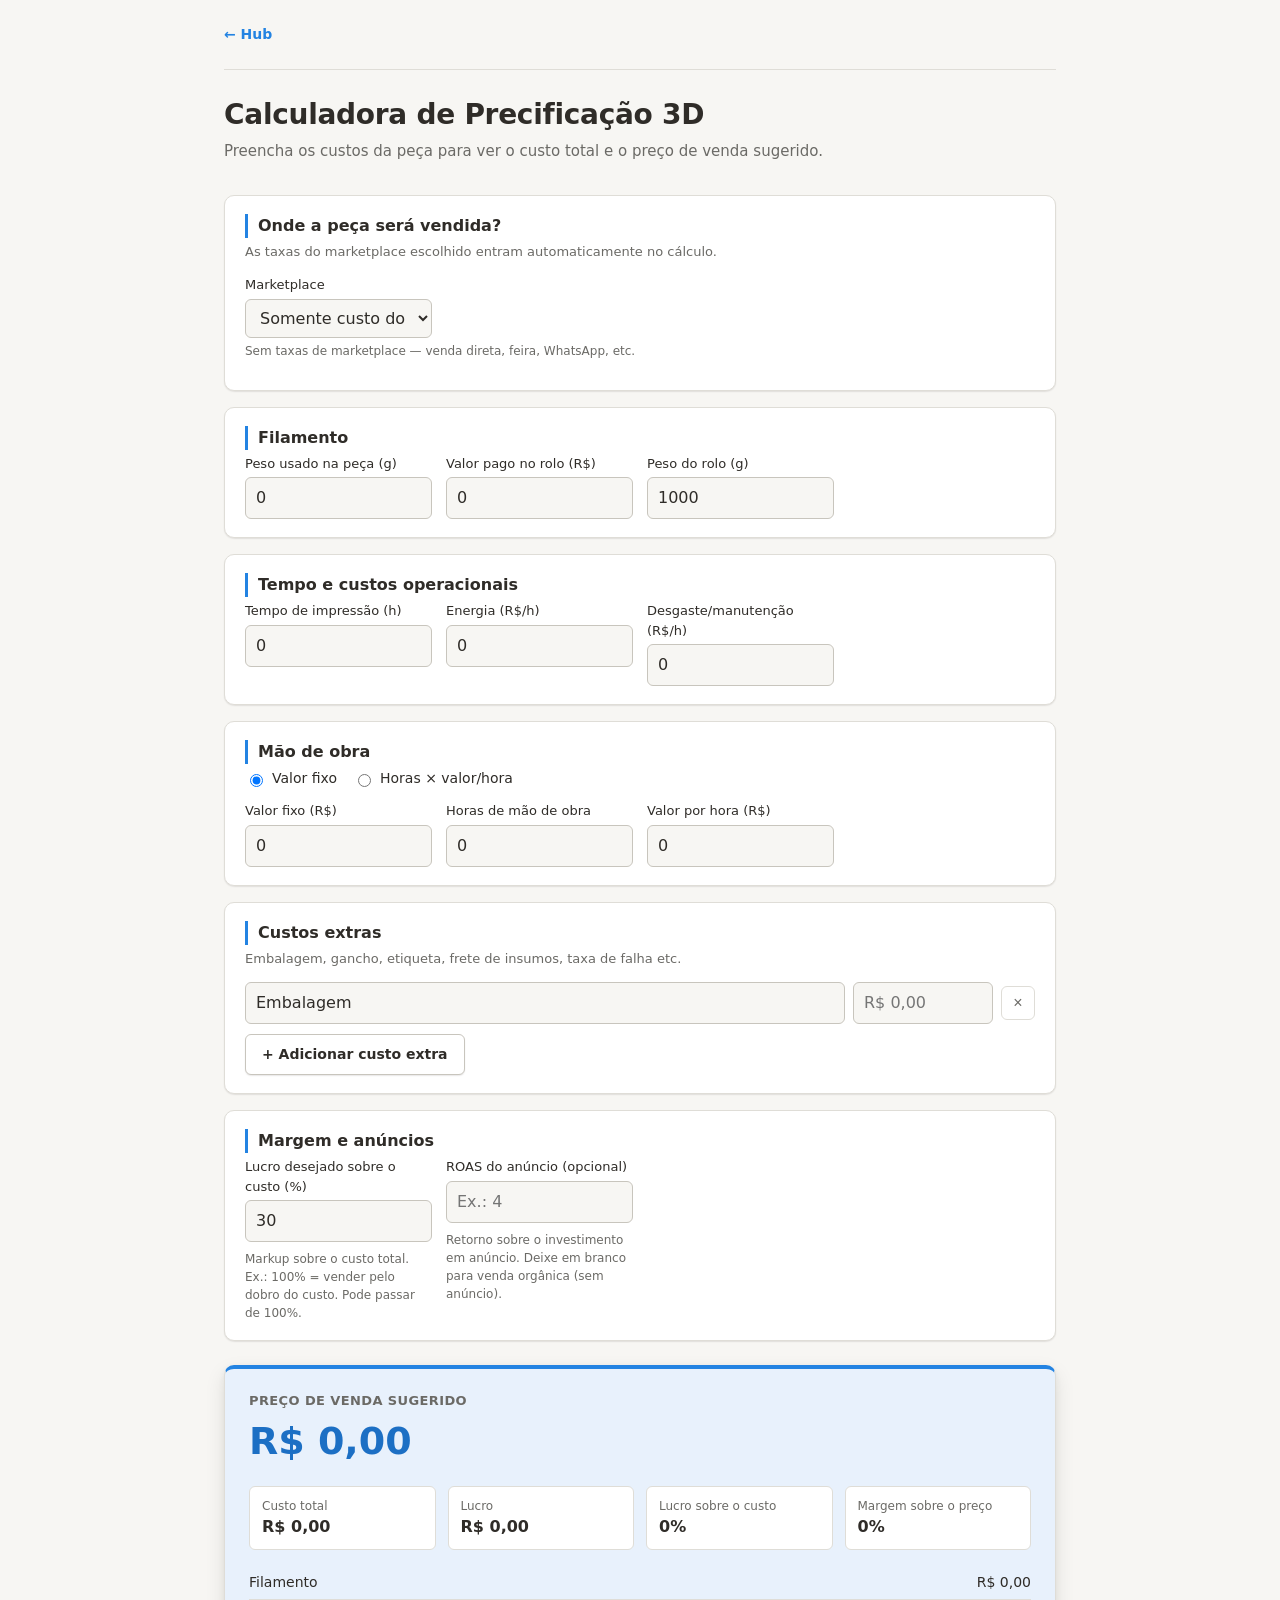
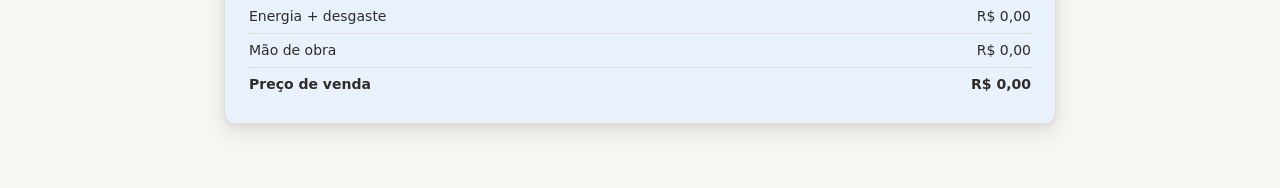
==== tools/precificacao-3d/index.html @ 7fd1c38e "Corrige cálculo de precificação, reforça visual do hub e reorganiza docs - Calculadora: troca modelo" ====
<!DOCTYPE html>
<html lang="pt-BR">
<head>
  <meta charset="UTF-8" />
  <meta name="viewport" content="width=device-width, initial-scale=1.0" />
  <title>Calculadora de Precificação 3D — eloja-tools</title>
  <link rel="stylesheet" href="../../css/main.css" />
</head>
<body>
  <div class="page">
    <header class="site-header">
      <a class="site-header__back" href="../../index.html">← Hub</a>
    </header>

    <h1 class="page-title">Calculadora de Precificação 3D</h1>
    <p class="page-subtitle">
      Preencha os custos da peça para ver o custo total e o preço de venda sugerido.
    </p>

    <form id="calc-form">
      <section class="form-section">
        <h2 class="form-section__title">Onde a peça será vendida?</h2>
        <p class="form-section__hint">As taxas do marketplace escolhido entram automaticamente no cálculo.</p>
        <div class="form-grid">
          <div class="field">
            <label for="marketplace">Marketplace</label>
            <select id="marketplace" name="marketplace"></select>
          </div>
        </div>
        <p class="field-note" id="marketplace-note"></p>
      </section>

      <section class="form-section">
        <h2 class="form-section__title">Filamento</h2>
        <div class="form-grid">
          <div class="field">
            <label for="weightUsedG">Peso usado na peça (g)</label>
            <input type="number" id="weightUsedG" name="weightUsedG" min="0" step="0.1" value="0" />
          </div>
          <div class="field">
            <label for="spoolPriceBRL">Valor pago no rolo (R$)</label>
            <input type="number" id="spoolPriceBRL" name="spoolPriceBRL" min="0" step="0.01" value="0" />
          </div>
          <div class="field">
            <label for="spoolWeightG">Peso do rolo (g)</label>
            <input type="number" id="spoolWeightG" name="spoolWeightG" min="1" step="1" value="1000" />
          </div>
        </div>
      </section>

      <section class="form-section">
        <h2 class="form-section__title">Tempo e custos operacionais</h2>
        <div class="form-grid">
          <div class="field">
            <label for="printHours">Tempo de impressão (h)</label>
            <input type="number" id="printHours" name="printHours" min="0" step="0.1" value="0" />
          </div>
          <div class="field">
            <label for="powerCostPerHour">Energia (R$/h)</label>
            <input type="number" id="powerCostPerHour" name="powerCostPerHour" min="0" step="0.01" value="0" />
          </div>
          <div class="field">
            <label for="wearCostPerHour">Desgaste/manutenção (R$/h)</label>
            <input type="number" id="wearCostPerHour" name="wearCostPerHour" min="0" step="0.01" value="0" />
          </div>
        </div>
      </section>

      <section class="form-section">
        <h2 class="form-section__title">Mão de obra</h2>
        <div class="radio-group" id="labor-mode-group">
          <label><input type="radio" name="laborMode" value="fixed" checked /> Valor fixo</label>
          <label><input type="radio" name="laborMode" value="hourly" /> Horas × valor/hora</label>
        </div>
        <div class="form-grid" style="margin-top: 12px">
          <div class="field" id="labor-fixed-field">
            <label for="laborFixedValue">Valor fixo (R$)</label>
            <input type="number" id="laborFixedValue" name="laborFixedValue" min="0" step="0.01" value="0" />
          </div>
          <div class="field" id="labor-hours-field" hidden>
            <label for="laborHours">Horas de mão de obra</label>
            <input type="number" id="laborHours" name="laborHours" min="0" step="0.1" value="0" />
          </div>
          <div class="field" id="labor-rate-field" hidden>
            <label for="laborHourlyRate">Valor por hora (R$)</label>
            <input type="number" id="laborHourlyRate" name="laborHourlyRate" min="0" step="0.01" value="0" />
          </div>
        </div>
      </section>

      <section class="form-section">
        <h2 class="form-section__title">Custos extras</h2>
        <p class="form-section__hint">Embalagem, gancho, etiqueta, frete de insumos, taxa de falha etc.</p>
        <div class="extra-items" id="extra-items"></div>
        <button type="button" class="button" id="add-extra-item">+ Adicionar custo extra</button>
      </section>

      <section class="form-section">
        <h2 class="form-section__title">Margem e anúncios</h2>
        <div class="form-grid">
          <div class="field">
            <label for="marginPercent">Lucro desejado sobre o custo (%)</label>
            <input type="number" id="marginPercent" name="marginPercent" min="0" step="1" value="30" />
            <span class="field-note">Markup sobre o custo total. Ex.: 100% = vender pelo dobro do custo. Pode passar de 100%.</span>
          </div>
          <div class="field">
            <label for="roas">ROAS do anúncio (opcional)</label>
            <input type="number" id="roas" name="roas" min="0" step="0.1" placeholder="Ex.: 4" />
            <span class="field-note">Retorno sobre o investimento em anúncio. Deixe em branco para venda orgânica (sem anúncio).</span>
          </div>
        </div>
      </section>
    </form>

    <div id="result"></div>
  </div>

  <script src="../../js/marketplace-fees.js"></script>
  <script src="../../js/pricing.js"></script>
  <script src="calc.js"></script>
</body>
</html>
---- css/main.css ----
/* eloja-tools — tema compartilhado (estilo minimalista, inspirado no Notion) */

:root {
  --color-bg: #f7f6f3;
  --color-surface: #ffffff;
  --color-border: #dfddd7;
  --color-border-strong: #c8c5bd;
  --color-text: #2f2c28;
  --color-text-muted: #6b6a66;
  --color-accent: #2383e2;
  --color-accent-strong: #1c6fc4;
  --color-accent-bg: #e8f1fc;
  --color-warn-bg: #fdf0ed;
  --color-warn-border: #f2c4bb;
  --color-warn-text: #9c3a26;

  --radius: 10px;
  --radius-sm: 6px;
  --max-width: 880px;
  --shadow-card: 0 1px 2px rgba(30, 25, 15, 0.06), 0 1px 1px rgba(30, 25, 15, 0.04);
  --shadow-card-hover: 0 8px 20px rgba(30, 25, 15, 0.1), 0 2px 6px rgba(30, 25, 15, 0.06);

  color-scheme: light;
}

* {
  box-sizing: border-box;
}

html,
body {
  margin: 0;
  padding: 0;
}

body {
  background: var(--color-bg);
  color: var(--color-text);
  font-family: -apple-system, BlinkMacSystemFont, "Segoe UI", system-ui,
    Helvetica, Arial, sans-serif;
  font-size: 16px;
  line-height: 1.5;
  -webkit-font-smoothing: antialiased;
}

.page {
  max-width: var(--max-width);
  margin: 0 auto;
  padding: 0 24px 64px;
}

/* Cabeçalho */

.site-header {
  display: flex;
  align-items: center;
  gap: 12px;
  padding: 20px 0;
  margin-bottom: 8px;
  border-bottom: 1px solid var(--color-border);
}

.site-header__home {
  display: flex;
  align-items: center;
  gap: 10px;
  text-decoration: none;
  color: var(--color-text);
  font-weight: 700;
  font-size: 15px;
}

.site-header__logo {
  display: inline-flex;
  align-items: center;
  justify-content: center;
  width: 32px;
  height: 32px;
  border-radius: var(--radius-sm);
  background: var(--color-accent-bg);
  font-size: 17px;
  line-height: 1;
}

.site-header__back {
  display: inline-flex;
  align-items: center;
  gap: 6px;
  text-decoration: none;
  color: var(--color-accent);
  font-weight: 600;
  font-size: 14px;
  padding: 4px 0;
}

.site-header__back:hover {
  color: var(--color-accent-strong);
}

/* Título de página */

.page-title {
  margin: 24px 0 4px;
  font-size: 28px;
  font-weight: 800;
  letter-spacing: -0.01em;
  color: var(--color-text);
}

.page-subtitle {
  margin: 0 0 32px;
  color: var(--color-text-muted);
  font-size: 15px;
}

/* Grade de ferramentas */

.tool-grid {
  display: grid;
  grid-template-columns: repeat(auto-fill, minmax(220px, 1fr));
  gap: 12px;
}

.tool-card {
  display: flex;
  flex-direction: column;
  gap: 10px;
  padding: 18px;
  border: 1px solid var(--color-border);
  border-radius: var(--radius);
  background: var(--color-surface);
  text-decoration: none;
  color: inherit;
  box-shadow: var(--shadow-card);
  transition: box-shadow 0.15s ease, border-color 0.15s ease, transform 0.15s ease;
}

.tool-card:hover {
  box-shadow: var(--shadow-card-hover);
  border-color: var(--color-accent);
  transform: translateY(-2px);
}

.tool-card[aria-disabled="true"] {
  cursor: default;
  opacity: 0.6;
}

.tool-card[aria-disabled="true"]:hover {
  box-shadow: var(--shadow-card);
  border-color: var(--color-border);
  transform: none;
}

.tool-card__icon {
  display: inline-flex;
  align-items: center;
  justify-content: center;
  width: 40px;
  height: 40px;
  border-radius: var(--radius-sm);
  background: var(--color-accent-bg);
  font-size: 20px;
  line-height: 1;
}

.tool-card__name {
  font-weight: 700;
  font-size: 15px;
}

.tool-card__description {
  color: var(--color-text-muted);
  font-size: 13px;
  line-height: 1.4;
}

.tool-card__badge {
  align-self: flex-start;
  font-size: 11px;
  font-weight: 600;
  text-transform: uppercase;
  letter-spacing: 0.03em;
  color: var(--color-accent);
  background: var(--color-accent-bg);
  border-radius: 4px;
  padding: 2px 6px;
}

/* Estado vazio */

.empty-state {
  padding: 32px 16px;
  border: 1px dashed var(--color-border);
  border-radius: var(--radius);
  color: var(--color-text-muted);
  text-align: center;
  font-size: 14px;
}

/* Conteúdo simples de página interna (placeholder de ferramenta) */

.tool-page {
  padding: 40px 0;
}

.tool-page__notice {
  margin-top: 16px;
  padding: 16px;
  border: 1px solid var(--color-border);
  border-radius: var(--radius);
  background: var(--color-accent-bg);
  color: var(--color-text);
  font-size: 14px;
}

/* Formulários (compartilhado entre ferramentas) */

.form-section {
  margin-top: 16px;
  padding: 18px 20px;
  border: 1px solid var(--color-border);
  border-radius: var(--radius);
  background: var(--color-surface);
  box-shadow: var(--shadow-card);
}

.form-section:first-of-type {
  margin-top: 20px;
}

.form-section__title {
  margin: 0 0 4px;
  padding-left: 10px;
  border-left: 3px solid var(--color-accent);
  font-size: 16px;
  font-weight: 700;
}

.form-section__hint {
  margin: 0 0 14px;
  color: var(--color-text-muted);
  font-size: 13px;
}

.form-grid {
  display: grid;
  grid-template-columns: repeat(auto-fill, minmax(180px, 1fr));
  gap: 14px;
}

.field {
  display: flex;
  flex-direction: column;
  gap: 4px;
}

.field label {
  font-size: 13px;
  font-weight: 500;
  color: var(--color-text);
}

.field .field__hint {
  font-size: 12px;
  color: var(--color-text-muted);
}

input[type="number"],
input[type="text"],
select {
  font: inherit;
  padding: 8px 10px;
  border: 1px solid var(--color-border-strong);
  border-radius: var(--radius-sm);
  background: var(--color-bg);
  color: var(--color-text);
  width: 100%;
}

input[type="number"]:focus,
input[type="text"]:focus,
select:focus {
  outline: 2px solid var(--color-accent);
  outline-offset: -1px;
  border-color: var(--color-accent);
}

.radio-group {
  display: flex;
  gap: 16px;
  flex-wrap: wrap;
}

.radio-group label {
  display: flex;
  align-items: center;
  gap: 6px;
  font-size: 14px;
  font-weight: 400;
  cursor: pointer;
}

/* Lista dinâmica de custos extras */

.extra-items {
  display: flex;
  flex-direction: column;
  gap: 8px;
  margin-bottom: 10px;
}

.extra-item {
  display: grid;
  grid-template-columns: 1fr 140px auto;
  gap: 8px;
  align-items: center;
}

.extra-item__remove {
  border: 1px solid var(--color-border);
  background: var(--color-surface);
  border-radius: 6px;
  width: 34px;
  height: 34px;
  cursor: pointer;
  color: var(--color-text-muted);
  font-size: 16px;
  line-height: 1;
}

.extra-item__remove:hover {
  color: #c0392b;
  border-color: #c0392b;
}

.button {
  display: inline-flex;
  align-items: center;
  gap: 6px;
  padding: 9px 16px;
  border-radius: var(--radius-sm);
  border: 1px solid var(--color-border-strong);
  background: var(--color-surface);
  color: var(--color-text);
  font: inherit;
  font-size: 14px;
  font-weight: 600;
  cursor: pointer;
  box-shadow: var(--shadow-card);
}

.button:hover {
  border-color: var(--color-accent);
  color: var(--color-accent-strong);
}

.button--primary {
  border-color: var(--color-accent);
  background: var(--color-accent);
  color: #fff;
}

.button--primary:hover {
  background: #1c6fc4;
  border-color: #1c6fc4;
}

/* Resultado */

.result-card {
  margin-top: 24px;
  padding: 22px 24px;
  border: 1px solid var(--color-border);
  border-top: 4px solid var(--color-accent);
  border-radius: var(--radius);
  background: var(--color-accent-bg);
  box-shadow: var(--shadow-card-hover);
}

.result-card__price {
  font-size: 38px;
  font-weight: 800;
  color: var(--color-accent-strong);
}

.result-card__price-label {
  font-size: 13px;
  font-weight: 600;
  text-transform: uppercase;
  letter-spacing: 0.03em;
  color: var(--color-text-muted);
  margin-bottom: 2px;
}

.result-card__stats {
  display: grid;
  grid-template-columns: repeat(auto-fit, minmax(140px, 1fr));
  gap: 12px;
  margin-top: 16px;
}

.result-stat {
  padding: 10px 12px;
  background: var(--color-surface);
  border: 1px solid var(--color-border);
  border-radius: 6px;
}

.result-stat__label {
  font-size: 12px;
  color: var(--color-text-muted);
}

.result-stat__value {
  font-size: 16px;
  font-weight: 600;
}

.breakdown {
  margin-top: 16px;
}

.breakdown__row {
  display: flex;
  justify-content: space-between;
  padding: 6px 0;
  border-bottom: 1px solid var(--color-border);
  font-size: 14px;
}

.breakdown__row:last-child {
  border-bottom: none;
  font-weight: 600;
}

.error-banner {
  margin-top: 24px;
  padding: 14px 16px;
  border: 1px solid #f2c4bb;
  border-radius: var(--radius);
  background: #fdf0ed;
  color: #9c3a26;
  font-size: 14px;
}

.field-note {
  font-size: 12px;
  color: var(--color-text-muted);
  margin-top: 4px;
}
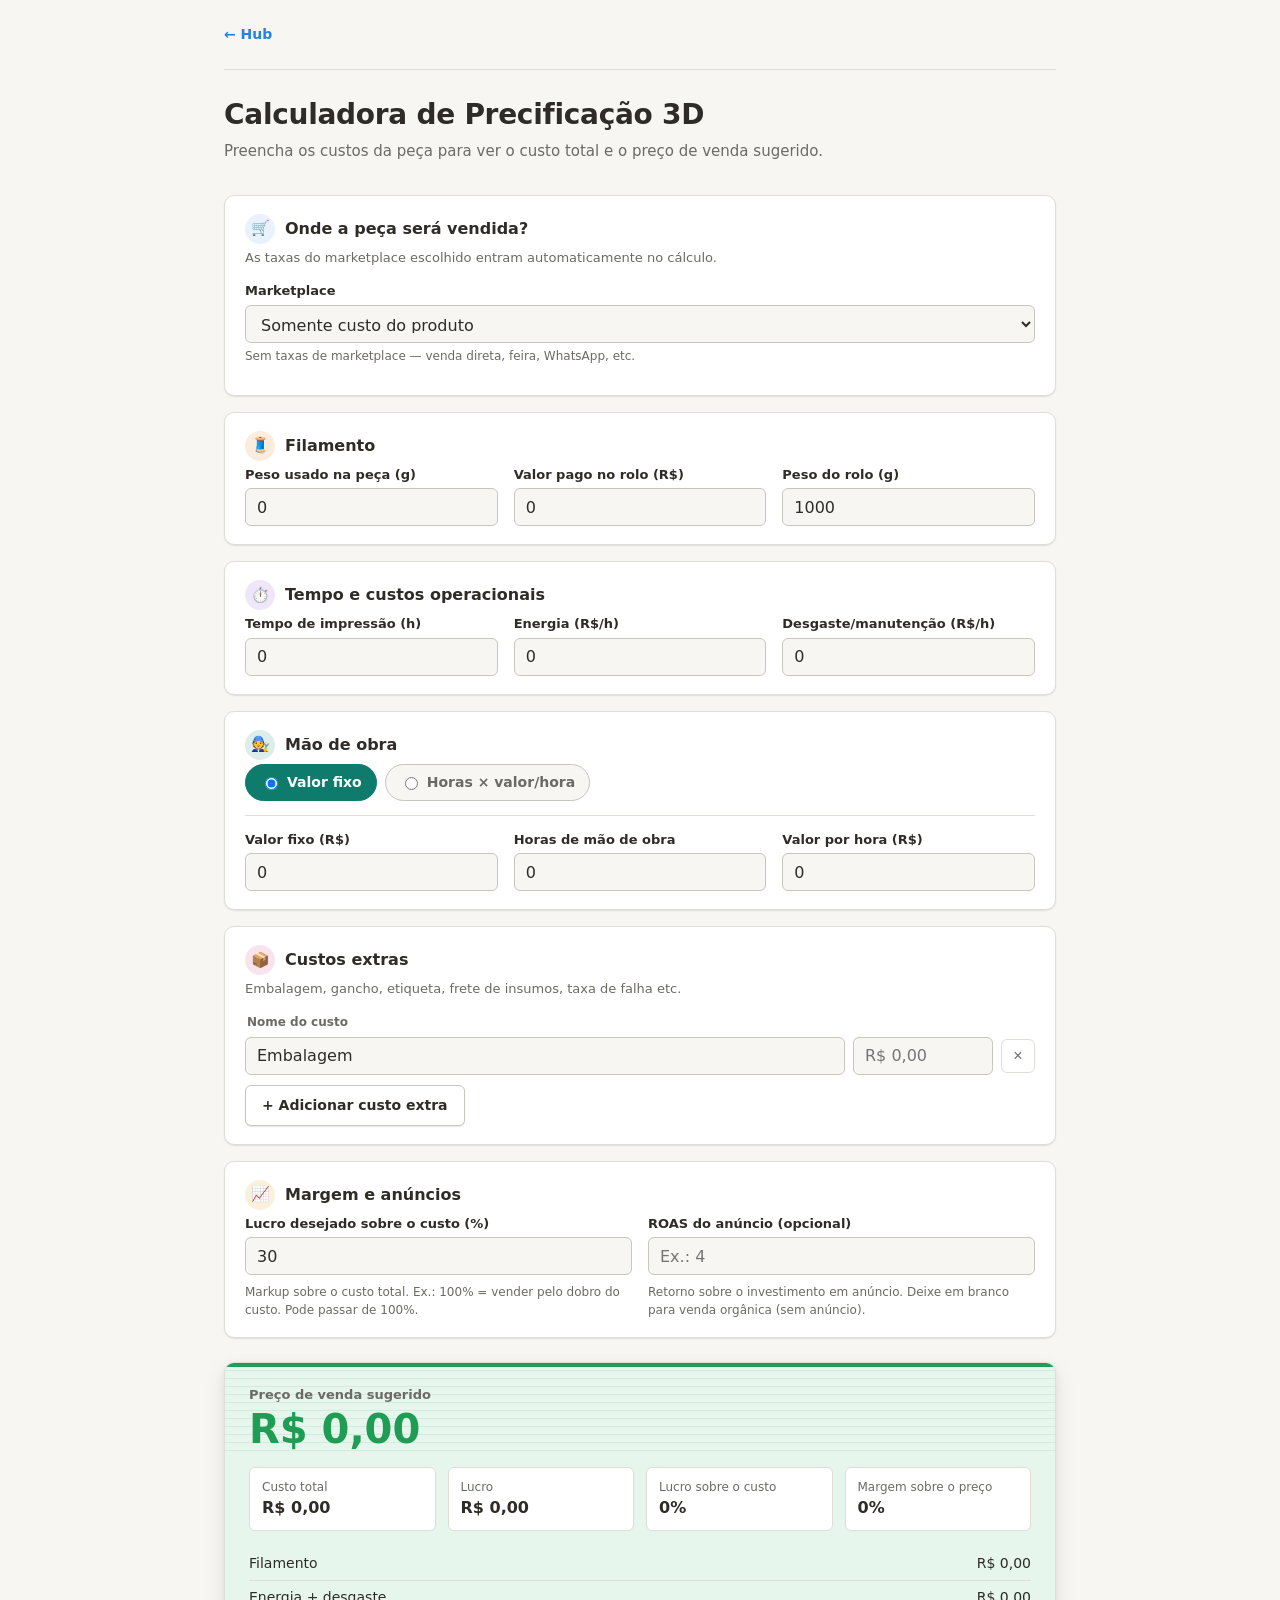
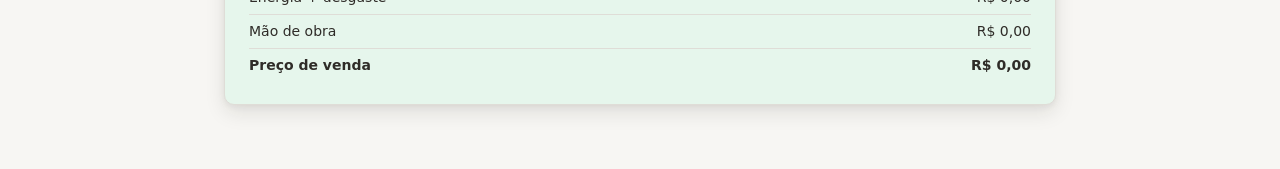
==== commit e94cb91c: "Refina visual da calculadora: mais cor com moderação, corrige alinhamento - Corrige grid auto-fill -" ====
--- a/tools/precificacao-3d/index.html
+++ b/tools/precificacao-3d/index.html
@@ -18,8 +18,8 @@
     </p>
 
     <form id="calc-form">
-      <section class="form-section">
-        <h2 class="form-section__title">Onde a peça será vendida?</h2>
+      <section class="form-section form-section--marketplace">
+        <h2 class="form-section__title"><span class="form-section__icon">🛒</span>Onde a peça será vendida?</h2>
         <p class="form-section__hint">As taxas do marketplace escolhido entram automaticamente no cálculo.</p>
         <div class="form-grid">
           <div class="field">
@@ -30,8 +30,8 @@
         <p class="field-note" id="marketplace-note"></p>
       </section>
 
-      <section class="form-section">
-        <h2 class="form-section__title">Filamento</h2>
+      <section class="form-section form-section--filament">
+        <h2 class="form-section__title"><span class="form-section__icon">🧵</span>Filamento</h2>
         <div class="form-grid">
           <div class="field">
             <label for="weightUsedG">Peso usado na peça (g)</label>
@@ -48,8 +48,8 @@
         </div>
       </section>
 
-      <section class="form-section">
-        <h2 class="form-section__title">Tempo e custos operacionais</h2>
+      <section class="form-section form-section--time">
+        <h2 class="form-section__title"><span class="form-section__icon">⏱️</span>Tempo e custos operacionais</h2>
         <div class="form-grid">
           <div class="field">
             <label for="printHours">Tempo de impressão (h)</label>
@@ -66,13 +66,13 @@
         </div>
       </section>
 
-      <section class="form-section">
-        <h2 class="form-section__title">Mão de obra</h2>
+      <section class="form-section form-section--labor">
+        <h2 class="form-section__title"><span class="form-section__icon">🧑‍🔧</span>Mão de obra</h2>
         <div class="radio-group" id="labor-mode-group">
           <label><input type="radio" name="laborMode" value="fixed" checked /> Valor fixo</label>
           <label><input type="radio" name="laborMode" value="hourly" /> Horas × valor/hora</label>
         </div>
-        <div class="form-grid" style="margin-top: 12px">
+        <div class="form-grid form-grid--spaced">
           <div class="field" id="labor-fixed-field">
             <label for="laborFixedValue">Valor fixo (R$)</label>
             <input type="number" id="laborFixedValue" name="laborFixedValue" min="0" step="0.01" value="0" />
@@ -88,15 +88,19 @@
         </div>
       </section>
 
-      <section class="form-section">
-        <h2 class="form-section__title">Custos extras</h2>
+      <section class="form-section form-section--extra">
+        <h2 class="form-section__title"><span class="form-section__icon">📦</span>Custos extras</h2>
         <p class="form-section__hint">Embalagem, gancho, etiqueta, frete de insumos, taxa de falha etc.</p>
+        <div class="extra-items__header">
+          <span>Nome do custo</span>
+          <span>Valor (R$)</span>
+        </div>
         <div class="extra-items" id="extra-items"></div>
         <button type="button" class="button" id="add-extra-item">+ Adicionar custo extra</button>
       </section>
 
-      <section class="form-section">
-        <h2 class="form-section__title">Margem e anúncios</h2>
+      <section class="form-section form-section--margin">
+        <h2 class="form-section__title"><span class="form-section__icon">📈</span>Margem e anúncios</h2>
         <div class="form-grid">
           <div class="field">
             <label for="marginPercent">Lucro desejado sobre o custo (%)</label>
--- a/css/main.css
+++ b/css/main.css
@@ -177,14 +177,12 @@
 
 .tool-card__badge {
   align-self: flex-start;
-  font-size: 11px;
-  font-weight: 600;
-  text-transform: uppercase;
-  letter-spacing: 0.03em;
+  font-size: 12px;
+  font-weight: 600;
   color: var(--color-accent);
   background: var(--color-accent-bg);
   border-radius: 4px;
-  padding: 2px 6px;
+  padding: 2px 7px;
 }
 
 /* Estado vazio */
@@ -217,6 +215,8 @@
 /* Formulários (compartilhado entre ferramentas) */
 
 .form-section {
+  --section-accent: var(--color-accent);
+  --section-accent-bg: var(--color-accent-bg);
   margin-top: 16px;
   padding: 18px 20px;
   border: 1px solid var(--color-border);
@@ -229,14 +229,54 @@
   margin-top: 20px;
 }
 
+/* Uma cor de destaque por seção, na ordem em que aparecem no formulário. */
+.form-section--marketplace {
+  --section-accent: #2383e2;
+  --section-accent-bg: #e8f1fc;
+}
+.form-section--filament {
+  --section-accent: #d9730d;
+  --section-accent-bg: #fbecdd;
+}
+.form-section--time {
+  --section-accent: #9065b0;
+  --section-accent-bg: #f0e6fa;
+}
+.form-section--labor {
+  --section-accent: #0f7b6c;
+  --section-accent-bg: #ddedea;
+}
+.form-section--extra {
+  --section-accent: #c14c8a;
+  --section-accent-bg: #f9e4ee;
+}
+.form-section--margin {
+  --section-accent: #b7791f;
+  --section-accent-bg: #fbf1da;
+}
+
 .form-section__title {
+  display: flex;
+  align-items: center;
+  gap: 10px;
   margin: 0 0 4px;
-  padding-left: 10px;
-  border-left: 3px solid var(--color-accent);
   font-size: 16px;
   font-weight: 700;
 }
 
+.form-section__icon {
+  display: inline-flex;
+  align-items: center;
+  justify-content: center;
+  width: 30px;
+  height: 30px;
+  border-radius: 50%;
+  background: var(--section-accent-bg);
+  font-size: 15px;
+  line-height: 1;
+  flex-shrink: 0;
+}
+
 .form-section__hint {
   margin: 0 0 14px;
   color: var(--color-text-muted);
@@ -245,19 +285,27 @@
 
 .form-grid {
   display: grid;
-  grid-template-columns: repeat(auto-fill, minmax(180px, 1fr));
-  gap: 14px;
+  grid-template-columns: repeat(auto-fit, minmax(180px, 1fr));
+  gap: 14px 16px;
+  align-items: start;
+}
+
+.form-grid--spaced {
+  margin-top: 14px;
+  padding-top: 14px;
+  border-top: 1px solid var(--color-border);
 }
 
 .field {
   display: flex;
   flex-direction: column;
   gap: 4px;
+  min-width: 0;
 }
 
 .field label {
   font-size: 13px;
-  font-weight: 500;
+  font-weight: 600;
   color: var(--color-text);
 }
 
@@ -270,38 +318,66 @@
 input[type="text"],
 select {
   font: inherit;
-  padding: 8px 10px;
+  font-variant-numeric: tabular-nums;
+  padding: 9px 11px;
   border: 1px solid var(--color-border-strong);
   border-radius: var(--radius-sm);
   background: var(--color-bg);
   color: var(--color-text);
   width: 100%;
+  height: 38px;
 }
 
 input[type="number"]:focus,
 input[type="text"]:focus,
 select:focus {
-  outline: 2px solid var(--color-accent);
+  outline: 2px solid var(--section-accent, var(--color-accent));
   outline-offset: -1px;
-  border-color: var(--color-accent);
+  border-color: var(--section-accent, var(--color-accent));
 }
 
 .radio-group {
   display: flex;
-  gap: 16px;
+  gap: 8px;
   flex-wrap: wrap;
 }
 
 .radio-group label {
-  display: flex;
+  display: inline-flex;
   align-items: center;
   gap: 6px;
-  font-size: 14px;
-  font-weight: 400;
+  padding: 7px 14px;
+  border: 1px solid var(--color-border-strong);
+  border-radius: 999px;
+  background: var(--color-bg);
+  font-size: 14px;
+  font-weight: 600;
+  color: var(--color-text-muted);
   cursor: pointer;
+  transition: background 0.15s ease, color 0.15s ease, border-color 0.15s ease;
+}
+
+.radio-group label:has(input:checked) {
+  background: var(--section-accent);
+  border-color: var(--section-accent);
+  color: #fff;
 }
 
 /* Lista dinâmica de custos extras */
+
+.extra-items__header {
+  display: grid;
+  grid-template-columns: 1fr 140px 34px;
+  gap: 8px;
+  padding: 0 2px 6px;
+  font-size: 12px;
+  font-weight: 600;
+  color: var(--color-text-muted);
+}
+
+.extra-items__header span:last-child {
+  visibility: hidden;
+}
 
 .extra-items {
   display: flex;
@@ -312,7 +388,7 @@
 
 .extra-item {
   display: grid;
-  grid-template-columns: 1fr 140px auto;
+  grid-template-columns: 1fr 140px 34px;
   gap: 8px;
   align-items: center;
 }
@@ -351,8 +427,8 @@
 }
 
 .button:hover {
-  border-color: var(--color-accent);
-  color: var(--color-accent-strong);
+  border-color: var(--section-accent, var(--color-accent));
+  color: var(--section-accent, var(--color-accent-strong));
 }
 
 .button--primary {
@@ -369,26 +445,58 @@
 /* Resultado */
 
 .result-card {
+  --result-accent: #1f9d55;
+  --result-accent-bg: #e6f6ec;
+  position: relative;
   margin-top: 24px;
   padding: 22px 24px;
   border: 1px solid var(--color-border);
-  border-top: 4px solid var(--color-accent);
   border-radius: var(--radius);
-  background: var(--color-accent-bg);
+  background: var(--result-accent-bg);
   box-shadow: var(--shadow-card-hover);
-}
-
+  overflow: hidden;
+}
+
+/* Faixa de "camadas de impressão" atrás do preço — só decorativa, confinada
+   ao topo do card para não atrapalhar a leitura do detalhamento abaixo. */
+.result-card::before {
+  content: "";
+  position: absolute;
+  inset: 0 0 auto 0;
+  height: 88px;
+  background: repeating-linear-gradient(
+    to bottom,
+    transparent 0,
+    transparent 7px,
+    color-mix(in srgb, var(--result-accent-bg) 100%, var(--result-accent) 12%) 7px,
+    color-mix(in srgb, var(--result-accent-bg) 100%, var(--result-accent) 12%) 8px
+  );
+}
+
+.result-card::after {
+  content: "";
+  position: absolute;
+  inset: 0 0 auto 0;
+  height: 4px;
+  background: var(--result-accent);
+}
+
+.result-card__price-label,
 .result-card__price {
-  font-size: 38px;
+  position: relative;
+}
+
+.result-card__price {
+  font-size: 40px;
   font-weight: 800;
-  color: var(--color-accent-strong);
+  font-variant-numeric: tabular-nums;
+  color: var(--result-accent);
+  line-height: 1.1;
 }
 
 .result-card__price-label {
   font-size: 13px;
   font-weight: 600;
-  text-transform: uppercase;
-  letter-spacing: 0.03em;
   color: var(--color-text-muted);
   margin-bottom: 2px;
 }
@@ -415,6 +523,7 @@
 .result-stat__value {
   font-size: 16px;
   font-weight: 600;
+  font-variant-numeric: tabular-nums;
 }
 
 .breakdown {
@@ -427,6 +536,7 @@
   padding: 6px 0;
   border-bottom: 1px solid var(--color-border);
   font-size: 14px;
+  font-variant-numeric: tabular-nums;
 }
 
 .breakdown__row:last-child {
@@ -437,10 +547,10 @@
 .error-banner {
   margin-top: 24px;
   padding: 14px 16px;
-  border: 1px solid #f2c4bb;
+  border: 1px solid var(--color-warn-border);
   border-radius: var(--radius);
-  background: #fdf0ed;
-  color: #9c3a26;
+  background: var(--color-warn-bg);
+  color: var(--color-warn-text);
   font-size: 14px;
 }
 
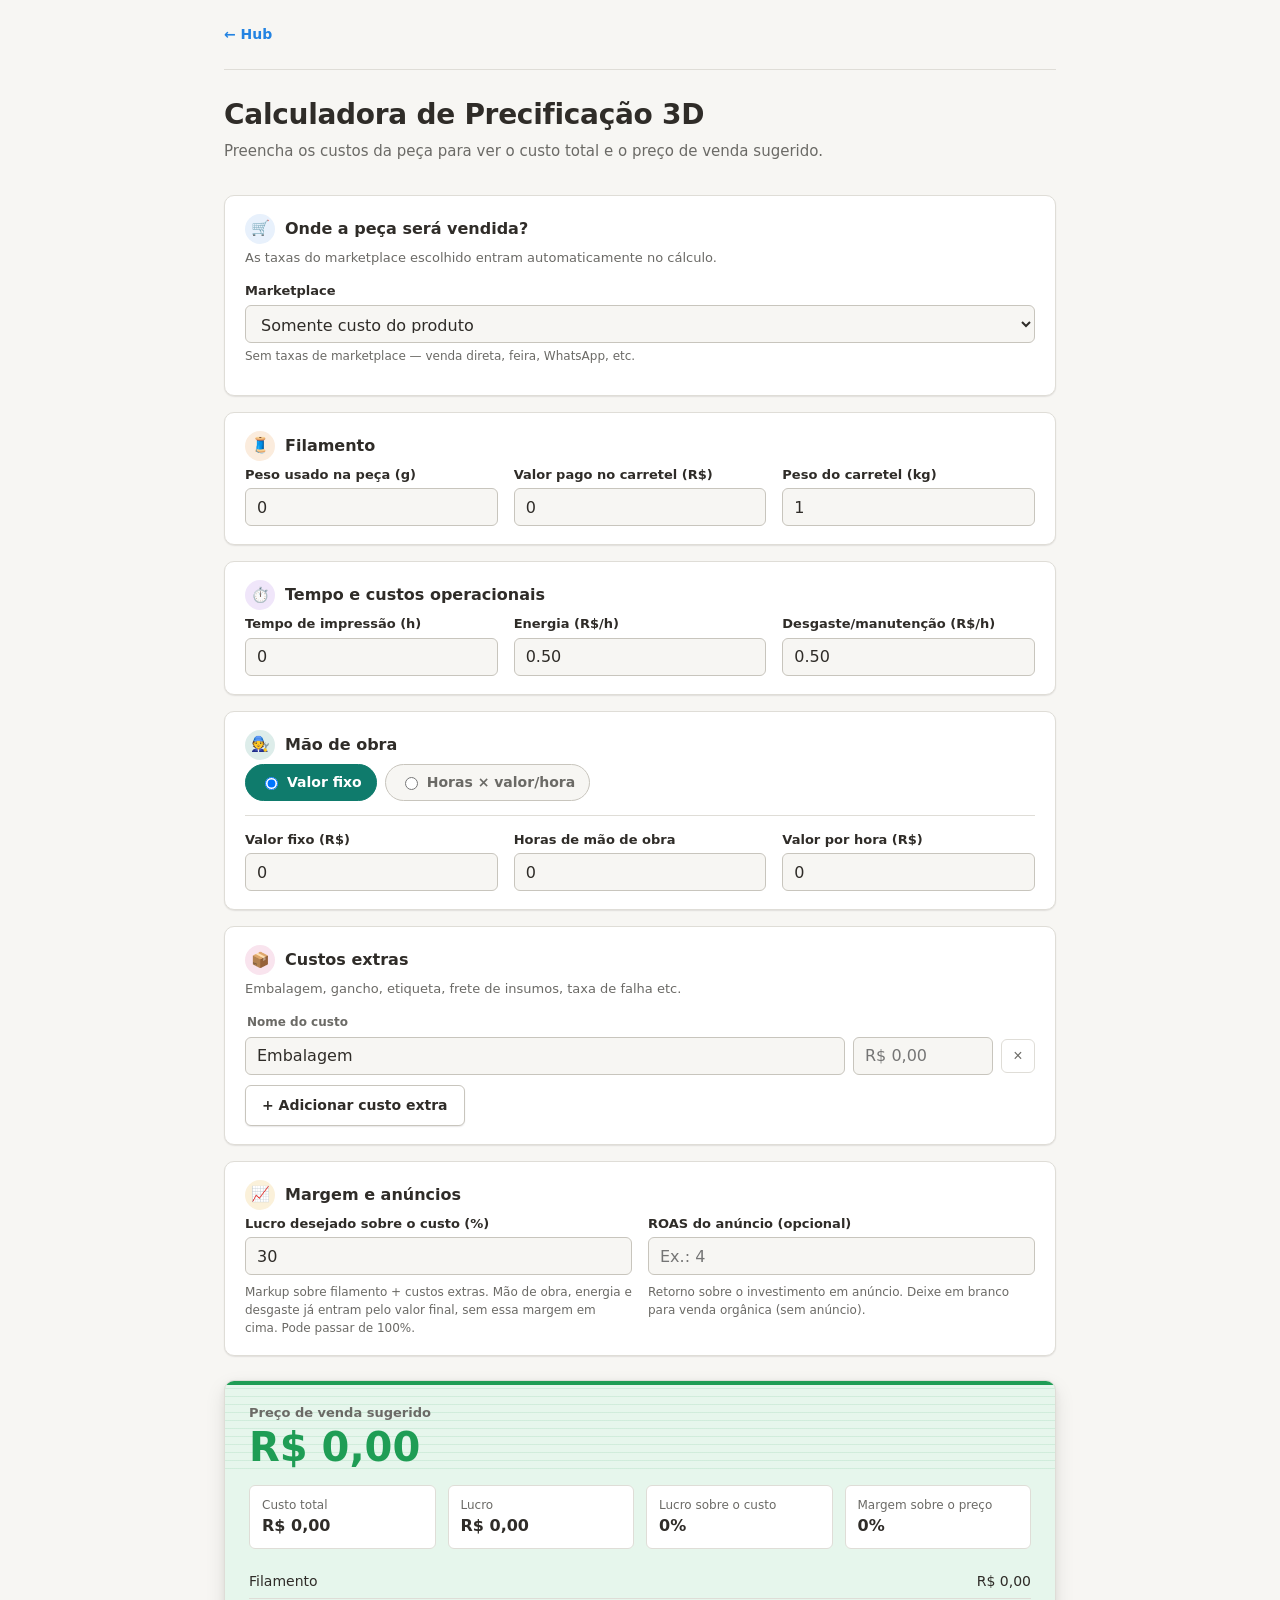
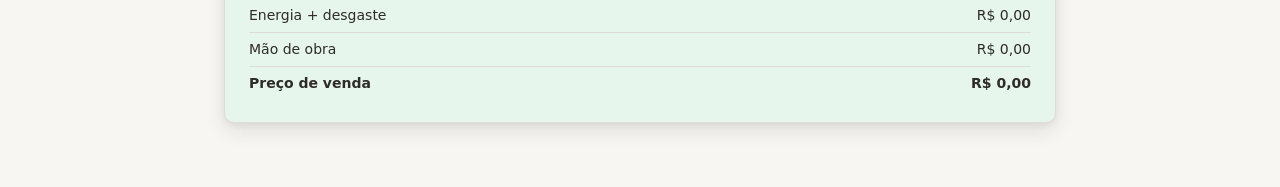
==== commit 324c4f56: "Ajusta calculadora de precificação: carretel em kg, custos padrão e margem só sobre filamento/extras" ====
--- a/tools/precificacao-3d/index.html
+++ b/tools/precificacao-3d/index.html
@@ -38,12 +38,12 @@
             <input type="number" id="weightUsedG" name="weightUsedG" min="0" step="0.1" value="0" />
           </div>
           <div class="field">
-            <label for="spoolPriceBRL">Valor pago no rolo (R$)</label>
+            <label for="spoolPriceBRL">Valor pago no carretel (R$)</label>
             <input type="number" id="spoolPriceBRL" name="spoolPriceBRL" min="0" step="0.01" value="0" />
           </div>
           <div class="field">
-            <label for="spoolWeightG">Peso do rolo (g)</label>
-            <input type="number" id="spoolWeightG" name="spoolWeightG" min="1" step="1" value="1000" />
+            <label for="spoolWeightKg">Peso do carretel (kg)</label>
+            <input type="number" id="spoolWeightKg" name="spoolWeightKg" min="0.01" step="0.01" value="1" />
           </div>
         </div>
       </section>
@@ -57,11 +57,11 @@
           </div>
           <div class="field">
             <label for="powerCostPerHour">Energia (R$/h)</label>
-            <input type="number" id="powerCostPerHour" name="powerCostPerHour" min="0" step="0.01" value="0" />
+            <input type="number" id="powerCostPerHour" name="powerCostPerHour" min="0" step="0.01" value="0.50" />
           </div>
           <div class="field">
             <label for="wearCostPerHour">Desgaste/manutenção (R$/h)</label>
-            <input type="number" id="wearCostPerHour" name="wearCostPerHour" min="0" step="0.01" value="0" />
+            <input type="number" id="wearCostPerHour" name="wearCostPerHour" min="0" step="0.01" value="0.50" />
           </div>
         </div>
       </section>
@@ -105,7 +105,7 @@
           <div class="field">
             <label for="marginPercent">Lucro desejado sobre o custo (%)</label>
             <input type="number" id="marginPercent" name="marginPercent" min="0" step="1" value="30" />
-            <span class="field-note">Markup sobre o custo total. Ex.: 100% = vender pelo dobro do custo. Pode passar de 100%.</span>
+            <span class="field-note">Markup sobre filamento + custos extras. Mão de obra, energia e desgaste já entram pelo valor final, sem essa margem em cima. Pode passar de 100%.</span>
           </div>
           <div class="field">
             <label for="roas">ROAS do anúncio (opcional)</label>
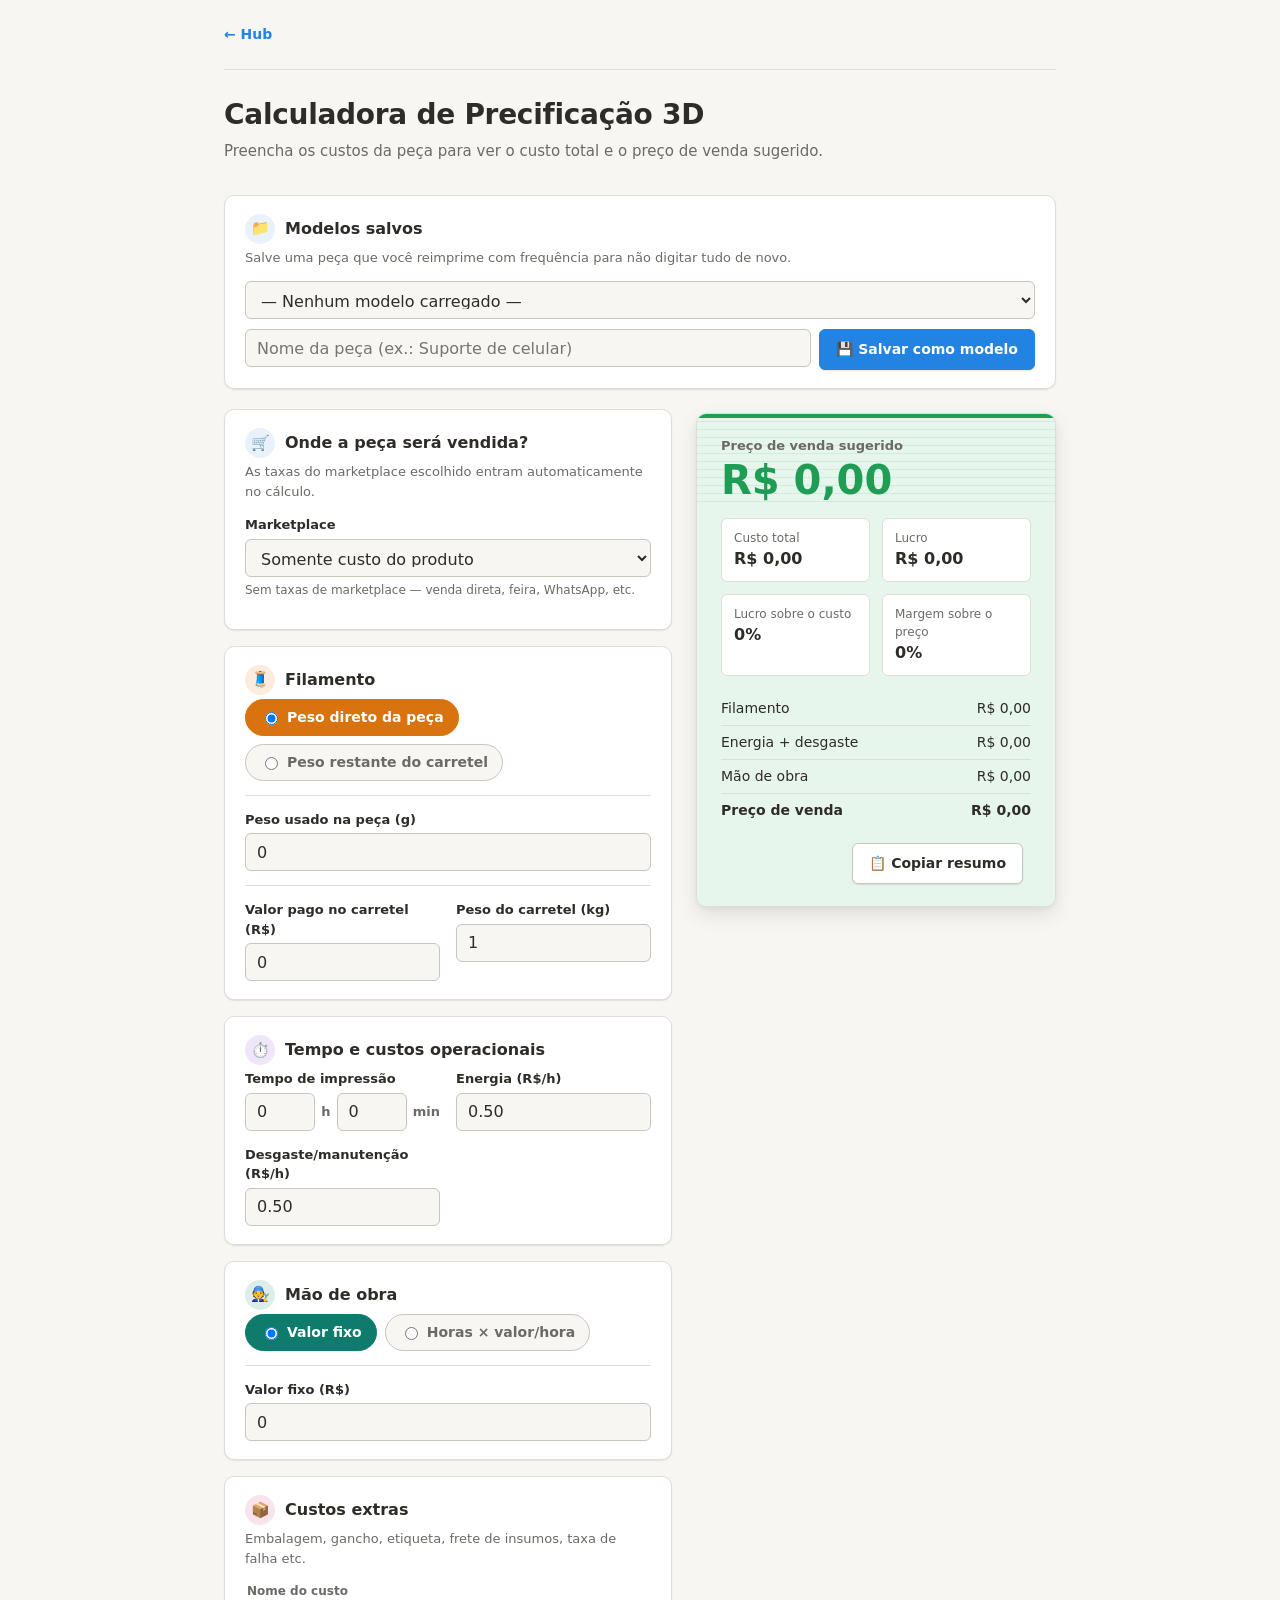
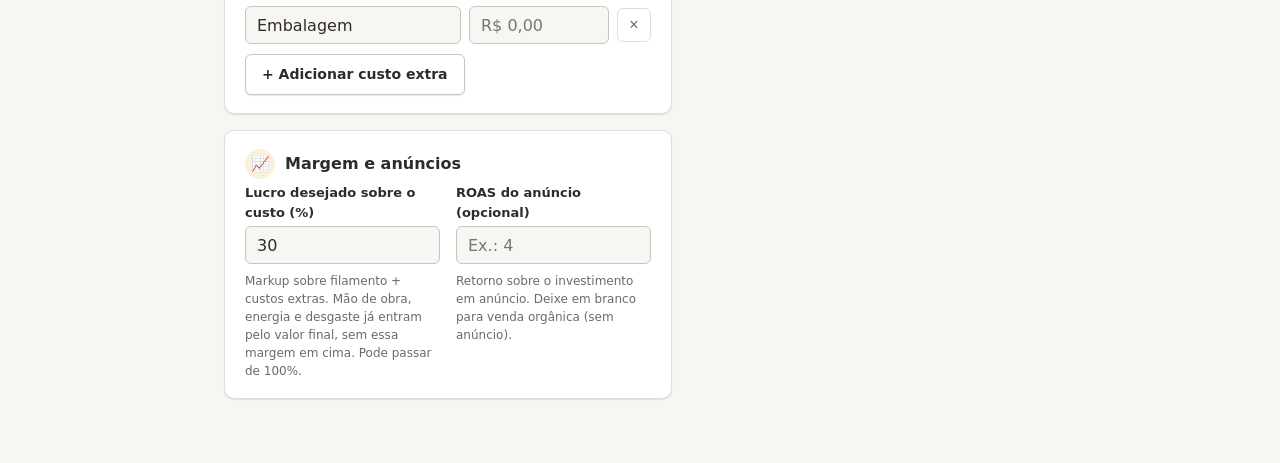
==== commit 47f875f3: "Adiciona melhorias de UX na calculadora de precificação 3D - Resultado sempre visível: painel fixo a" ====
--- a/tools/precificacao-3d/index.html
+++ b/tools/precificacao-3d/index.html
@@ -5,6 +5,7 @@
   <meta name="viewport" content="width=device-width, initial-scale=1.0" />
   <title>Calculadora de Precificação 3D — eloja-tools</title>
   <link rel="stylesheet" href="../../css/main.css" />
+  <link rel="stylesheet" href="calc.css" />
 </head>
 <body>
   <div class="page">
@@ -17,106 +18,154 @@
       Preencha os custos da peça para ver o custo total e o preço de venda sugerido.
     </p>
 
-    <form id="calc-form">
-      <section class="form-section form-section--marketplace">
-        <h2 class="form-section__title"><span class="form-section__icon">🛒</span>Onde a peça será vendida?</h2>
-        <p class="form-section__hint">As taxas do marketplace escolhido entram automaticamente no cálculo.</p>
-        <div class="form-grid">
-          <div class="field">
-            <label for="marketplace">Marketplace</label>
-            <select id="marketplace" name="marketplace"></select>
+    <section class="form-section form-section--presets">
+      <h2 class="form-section__title"><span class="form-section__icon">📁</span>Modelos salvos</h2>
+      <p class="form-section__hint">Salve uma peça que você reimprime com frequência para não digitar tudo de novo.</p>
+      <div class="presets-bar">
+        <select id="preset-select">
+          <option value="">— Nenhum modelo carregado —</option>
+        </select>
+        <button type="button" class="button" id="preset-delete" hidden>🗑️ Excluir</button>
+      </div>
+      <div class="presets-save">
+        <input type="text" id="preset-name" placeholder="Nome da peça (ex.: Suporte de celular)" />
+        <button type="button" class="button button--primary" id="preset-save">💾 Salvar como modelo</button>
+      </div>
+      <p class="field-note" id="preset-note" hidden></p>
+    </section>
+
+    <div class="calculator-layout">
+      <form id="calc-form">
+        <section class="form-section form-section--marketplace">
+          <h2 class="form-section__title"><span class="form-section__icon">🛒</span>Onde a peça será vendida?</h2>
+          <p class="form-section__hint">As taxas do marketplace escolhido entram automaticamente no cálculo.</p>
+          <div class="form-grid">
+            <div class="field">
+              <label for="marketplace">Marketplace</label>
+              <select id="marketplace" name="marketplace"></select>
+            </div>
           </div>
-        </div>
-        <p class="field-note" id="marketplace-note"></p>
-      </section>
+          <p class="field-note" id="marketplace-note"></p>
+        </section>
 
-      <section class="form-section form-section--filament">
-        <h2 class="form-section__title"><span class="form-section__icon">🧵</span>Filamento</h2>
-        <div class="form-grid">
-          <div class="field">
-            <label for="weightUsedG">Peso usado na peça (g)</label>
-            <input type="number" id="weightUsedG" name="weightUsedG" min="0" step="0.1" value="0" />
+        <section class="form-section form-section--filament">
+          <h2 class="form-section__title"><span class="form-section__icon">🧵</span>Filamento</h2>
+          <div class="radio-group" id="weight-mode-group">
+            <label><input type="radio" name="weightMode" value="direct" checked /> Peso direto da peça</label>
+            <label><input type="radio" name="weightMode" value="diff" /> Peso restante do carretel</label>
           </div>
-          <div class="field">
-            <label for="spoolPriceBRL">Valor pago no carretel (R$)</label>
-            <input type="number" id="spoolPriceBRL" name="spoolPriceBRL" min="0" step="0.01" value="0" />
+          <div class="form-grid form-grid--spaced">
+            <div class="field" id="weight-direct-field">
+              <label for="weightUsedG">Peso usado na peça (g)</label>
+              <input type="number" id="weightUsedG" name="weightUsedG" min="0" step="0.1" value="0" />
+            </div>
+            <div class="field" id="weight-before-field" hidden>
+              <label for="weightBeforeG">Peso do carretel antes de imprimir (g)</label>
+              <input type="number" id="weightBeforeG" name="weightBeforeG" min="0" step="0.1" value="0" />
+            </div>
+            <div class="field" id="weight-after-field" hidden>
+              <label for="weightAfterG">Peso do carretel depois de imprimir (g)</label>
+              <input type="number" id="weightAfterG" name="weightAfterG" min="0" step="0.1" value="0" />
+            </div>
           </div>
-          <div class="field">
-            <label for="spoolWeightKg">Peso do carretel (kg)</label>
-            <input type="number" id="spoolWeightKg" name="spoolWeightKg" min="0.01" step="0.01" value="1" />
+          <p class="field-note" id="weight-diff-note" hidden></p>
+          <div class="form-grid form-grid--spaced">
+            <div class="field">
+              <label for="spoolPriceBRL">Valor pago no carretel (R$)</label>
+              <input type="number" id="spoolPriceBRL" name="spoolPriceBRL" min="0" step="0.01" value="0" />
+            </div>
+            <div class="field">
+              <label for="spoolWeightKg">Peso do carretel (kg)</label>
+              <input type="number" id="spoolWeightKg" name="spoolWeightKg" min="0.01" step="0.01" value="1" />
+            </div>
           </div>
-        </div>
-      </section>
+        </section>
 
-      <section class="form-section form-section--time">
-        <h2 class="form-section__title"><span class="form-section__icon">⏱️</span>Tempo e custos operacionais</h2>
-        <div class="form-grid">
-          <div class="field">
-            <label for="printHours">Tempo de impressão (h)</label>
-            <input type="number" id="printHours" name="printHours" min="0" step="0.1" value="0" />
+        <section class="form-section form-section--time">
+          <h2 class="form-section__title"><span class="form-section__icon">⏱️</span>Tempo e custos operacionais</h2>
+          <div class="form-grid">
+            <div class="field">
+              <label for="printHoursPart">Tempo de impressão</label>
+              <div class="time-input">
+                <input type="number" id="printHoursPart" name="printHoursPart" min="0" step="1" value="0" />
+                <span class="time-input__unit">h</span>
+                <input type="number" id="printMinutesPart" name="printMinutesPart" min="0" max="59" step="1" value="0" />
+                <span class="time-input__unit">min</span>
+              </div>
+            </div>
+            <div class="field">
+              <label for="powerCostPerHour">Energia (R$/h)</label>
+              <input type="number" id="powerCostPerHour" name="powerCostPerHour" min="0" step="0.01" value="0.50" />
+            </div>
+            <div class="field">
+              <label for="wearCostPerHour">Desgaste/manutenção (R$/h)</label>
+              <input type="number" id="wearCostPerHour" name="wearCostPerHour" min="0" step="0.01" value="0.50" />
+            </div>
           </div>
-          <div class="field">
-            <label for="powerCostPerHour">Energia (R$/h)</label>
-            <input type="number" id="powerCostPerHour" name="powerCostPerHour" min="0" step="0.01" value="0.50" />
+        </section>
+
+        <section class="form-section form-section--labor">
+          <h2 class="form-section__title"><span class="form-section__icon">🧑‍🔧</span>Mão de obra</h2>
+          <div class="radio-group" id="labor-mode-group">
+            <label><input type="radio" name="laborMode" value="fixed" checked /> Valor fixo</label>
+            <label><input type="radio" name="laborMode" value="hourly" /> Horas × valor/hora</label>
           </div>
-          <div class="field">
-            <label for="wearCostPerHour">Desgaste/manutenção (R$/h)</label>
-            <input type="number" id="wearCostPerHour" name="wearCostPerHour" min="0" step="0.01" value="0.50" />
+          <div class="form-grid form-grid--spaced">
+            <div class="field" id="labor-fixed-field">
+              <label for="laborFixedValue">Valor fixo (R$)</label>
+              <input type="number" id="laborFixedValue" name="laborFixedValue" min="0" step="0.01" value="0" />
+            </div>
+            <div class="field" id="labor-hours-field" hidden>
+              <label for="laborHours">Horas de mão de obra</label>
+              <input type="number" id="laborHours" name="laborHours" min="0" step="0.1" value="0" />
+            </div>
+            <div class="field" id="labor-rate-field" hidden>
+              <label for="laborHourlyRate">Valor por hora (R$)</label>
+              <input type="number" id="laborHourlyRate" name="laborHourlyRate" min="0" step="0.01" value="0" />
+            </div>
           </div>
-        </div>
-      </section>
+        </section>
 
-      <section class="form-section form-section--labor">
-        <h2 class="form-section__title"><span class="form-section__icon">🧑‍🔧</span>Mão de obra</h2>
-        <div class="radio-group" id="labor-mode-group">
-          <label><input type="radio" name="laborMode" value="fixed" checked /> Valor fixo</label>
-          <label><input type="radio" name="laborMode" value="hourly" /> Horas × valor/hora</label>
-        </div>
-        <div class="form-grid form-grid--spaced">
-          <div class="field" id="labor-fixed-field">
-            <label for="laborFixedValue">Valor fixo (R$)</label>
-            <input type="number" id="laborFixedValue" name="laborFixedValue" min="0" step="0.01" value="0" />
+        <section class="form-section form-section--extra">
+          <h2 class="form-section__title"><span class="form-section__icon">📦</span>Custos extras</h2>
+          <p class="form-section__hint">Embalagem, gancho, etiqueta, frete de insumos, taxa de falha etc.</p>
+          <div class="extra-items__header">
+            <span>Nome do custo</span>
+            <span>Valor (R$)</span>
           </div>
-          <div class="field" id="labor-hours-field" hidden>
-            <label for="laborHours">Horas de mão de obra</label>
-            <input type="number" id="laborHours" name="laborHours" min="0" step="0.1" value="0" />
+          <div class="extra-items" id="extra-items"></div>
+          <button type="button" class="button" id="add-extra-item">+ Adicionar custo extra</button>
+        </section>
+
+        <section class="form-section form-section--margin">
+          <h2 class="form-section__title"><span class="form-section__icon">📈</span>Margem e anúncios</h2>
+          <div class="form-grid">
+            <div class="field">
+              <label for="marginPercent">Lucro desejado sobre o custo (%)</label>
+              <input type="number" id="marginPercent" name="marginPercent" min="0" step="1" value="30" />
+              <span class="field-note">Markup sobre filamento + custos extras. Mão de obra, energia e desgaste já entram pelo valor final, sem essa margem em cima. Pode passar de 100%.</span>
+            </div>
+            <div class="field">
+              <label for="roas">ROAS do anúncio (opcional)</label>
+              <input type="number" id="roas" name="roas" min="0" step="0.1" placeholder="Ex.: 4" />
+              <span class="field-note">Retorno sobre o investimento em anúncio. Deixe em branco para venda orgânica (sem anúncio).</span>
+            </div>
           </div>
-          <div class="field" id="labor-rate-field" hidden>
-            <label for="laborHourlyRate">Valor por hora (R$)</label>
-            <input type="number" id="laborHourlyRate" name="laborHourlyRate" min="0" step="0.01" value="0" />
-          </div>
-        </div>
-      </section>
+        </section>
+      </form>
 
-      <section class="form-section form-section--extra">
-        <h2 class="form-section__title"><span class="form-section__icon">📦</span>Custos extras</h2>
-        <p class="form-section__hint">Embalagem, gancho, etiqueta, frete de insumos, taxa de falha etc.</p>
-        <div class="extra-items__header">
-          <span>Nome do custo</span>
-          <span>Valor (R$)</span>
-        </div>
-        <div class="extra-items" id="extra-items"></div>
-        <button type="button" class="button" id="add-extra-item">+ Adicionar custo extra</button>
-      </section>
+      <aside class="result-panel">
+        <div id="result"></div>
+      </aside>
+    </div>
+  </div>
 
-      <section class="form-section form-section--margin">
-        <h2 class="form-section__title"><span class="form-section__icon">📈</span>Margem e anúncios</h2>
-        <div class="form-grid">
-          <div class="field">
-            <label for="marginPercent">Lucro desejado sobre o custo (%)</label>
-            <input type="number" id="marginPercent" name="marginPercent" min="0" step="1" value="30" />
-            <span class="field-note">Markup sobre filamento + custos extras. Mão de obra, energia e desgaste já entram pelo valor final, sem essa margem em cima. Pode passar de 100%.</span>
-          </div>
-          <div class="field">
-            <label for="roas">ROAS do anúncio (opcional)</label>
-            <input type="number" id="roas" name="roas" min="0" step="0.1" placeholder="Ex.: 4" />
-            <span class="field-note">Retorno sobre o investimento em anúncio. Deixe em branco para venda orgânica (sem anúncio).</span>
-          </div>
-        </div>
-      </section>
-    </form>
-
-    <div id="result"></div>
+  <div class="mobile-price-bar" id="mobile-price-bar" hidden>
+    <div class="mobile-price-bar__info">
+      <span class="mobile-price-bar__label">Preço sugerido</span>
+      <span class="mobile-price-bar__value" id="mobile-price-value">—</span>
+    </div>
+    <a href="#result" class="button button--primary">Ver detalhes</a>
   </div>
 
   <script src="../../js/marketplace-fees.js"></script>
--- a/css/main.css
+++ b/css/main.css
@@ -25,6 +25,10 @@
 
 * {
   box-sizing: border-box;
+}
+
+[hidden] {
+  display: none !important;
 }
 
 html,
--- a/tools/precificacao-3d/calc.css
+++ b/tools/precificacao-3d/calc.css
@@ -0,0 +1,177 @@
+/* Estilos específicos da calculadora de precificação 3D. */
+
+/* --- Layout: form + resultado sempre visível ------------------------- */
+
+.calculator-layout {
+  display: grid;
+  grid-template-columns: minmax(0, 1fr) 360px;
+  gap: 24px;
+  align-items: start;
+}
+
+.result-panel {
+  position: sticky;
+  top: 16px;
+}
+
+@media (max-width: 900px) {
+  .calculator-layout {
+    grid-template-columns: 1fr;
+  }
+
+  .result-panel {
+    position: static;
+  }
+
+  /* No mobile o resultado completo fica no fluxo normal; quem quer ver o
+     preço rápido usa a barra fixa no rodapé (.mobile-price-bar). */
+  .page {
+    padding-bottom: 88px;
+  }
+}
+
+/* --- Barra de preço fixa (mobile) ------------------------------------- */
+
+.mobile-price-bar {
+  position: fixed;
+  left: 0;
+  right: 0;
+  bottom: 0;
+  z-index: 20;
+  display: flex;
+  align-items: center;
+  justify-content: space-between;
+  gap: 12px;
+  padding: 12px 16px;
+  background: var(--color-surface);
+  border-top: 1px solid var(--color-border);
+  box-shadow: 0 -4px 12px rgba(30, 25, 15, 0.08);
+}
+
+@media (min-width: 901px) {
+  .mobile-price-bar {
+    display: none !important;
+  }
+}
+
+.mobile-price-bar__info {
+  display: flex;
+  flex-direction: column;
+  min-width: 0;
+}
+
+.mobile-price-bar__label {
+  font-size: 11px;
+  color: var(--color-text-muted);
+}
+
+.mobile-price-bar__value {
+  font-size: 18px;
+  font-weight: 800;
+  font-variant-numeric: tabular-nums;
+  color: #1f9d55;
+}
+
+/* --- Modelos salvos (presets) ------------------------------------------ */
+
+.presets-bar,
+.presets-save {
+  display: flex;
+  gap: 8px;
+  margin-top: 10px;
+}
+
+.presets-bar select {
+  flex: 1;
+}
+
+.presets-save input[type="text"] {
+  flex: 1;
+}
+
+@media (max-width: 520px) {
+  .presets-bar,
+  .presets-save {
+    flex-direction: column;
+  }
+}
+
+/* --- Peso por diferença -------------------------------------------------- */
+
+#weight-diff-note {
+  margin-top: -6px;
+}
+
+/* --- Tempo em h / min ---------------------------------------------------- */
+
+.time-input {
+  display: grid;
+  grid-template-columns: 1fr auto 1fr auto;
+  gap: 6px;
+  align-items: center;
+}
+
+.time-input__unit {
+  font-size: 13px;
+  color: var(--color-text-muted);
+  font-weight: 600;
+}
+
+/* --- Selo de lucro (saudável / apertado / no vermelho) -------------------- */
+
+.result-card__price-row {
+  display: flex;
+  align-items: baseline;
+  flex-wrap: wrap;
+}
+
+.profit-badge {
+  display: inline-flex;
+  align-items: center;
+  gap: 6px;
+  padding: 4px 10px;
+  border-radius: 999px;
+  font-size: 12px;
+  font-weight: 700;
+  margin-left: 10px;
+  vertical-align: middle;
+}
+
+.profit-badge--good {
+  background: #e6f6ec;
+  color: #1f9d55;
+}
+
+.profit-badge--ok {
+  background: #fbf1da;
+  color: #b7791f;
+}
+
+.profit-badge--bad {
+  background: var(--color-warn-bg);
+  color: var(--color-warn-text);
+}
+
+/* --- Faixa de taxa do marketplace ----------------------------------------- */
+
+.fee-tier-note {
+  margin-top: 8px;
+  font-size: 12px;
+  color: var(--color-text-muted);
+}
+
+/* --- Ações do resultado (copiar resumo) ------------------------------------ */
+
+.result-card__actions {
+  margin-top: 16px;
+  display: flex;
+  justify-content: flex-end;
+}
+
+.copy-feedback {
+  font-size: 12px;
+  color: #1f9d55;
+  font-weight: 600;
+  margin-left: 8px;
+  align-self: center;
+}
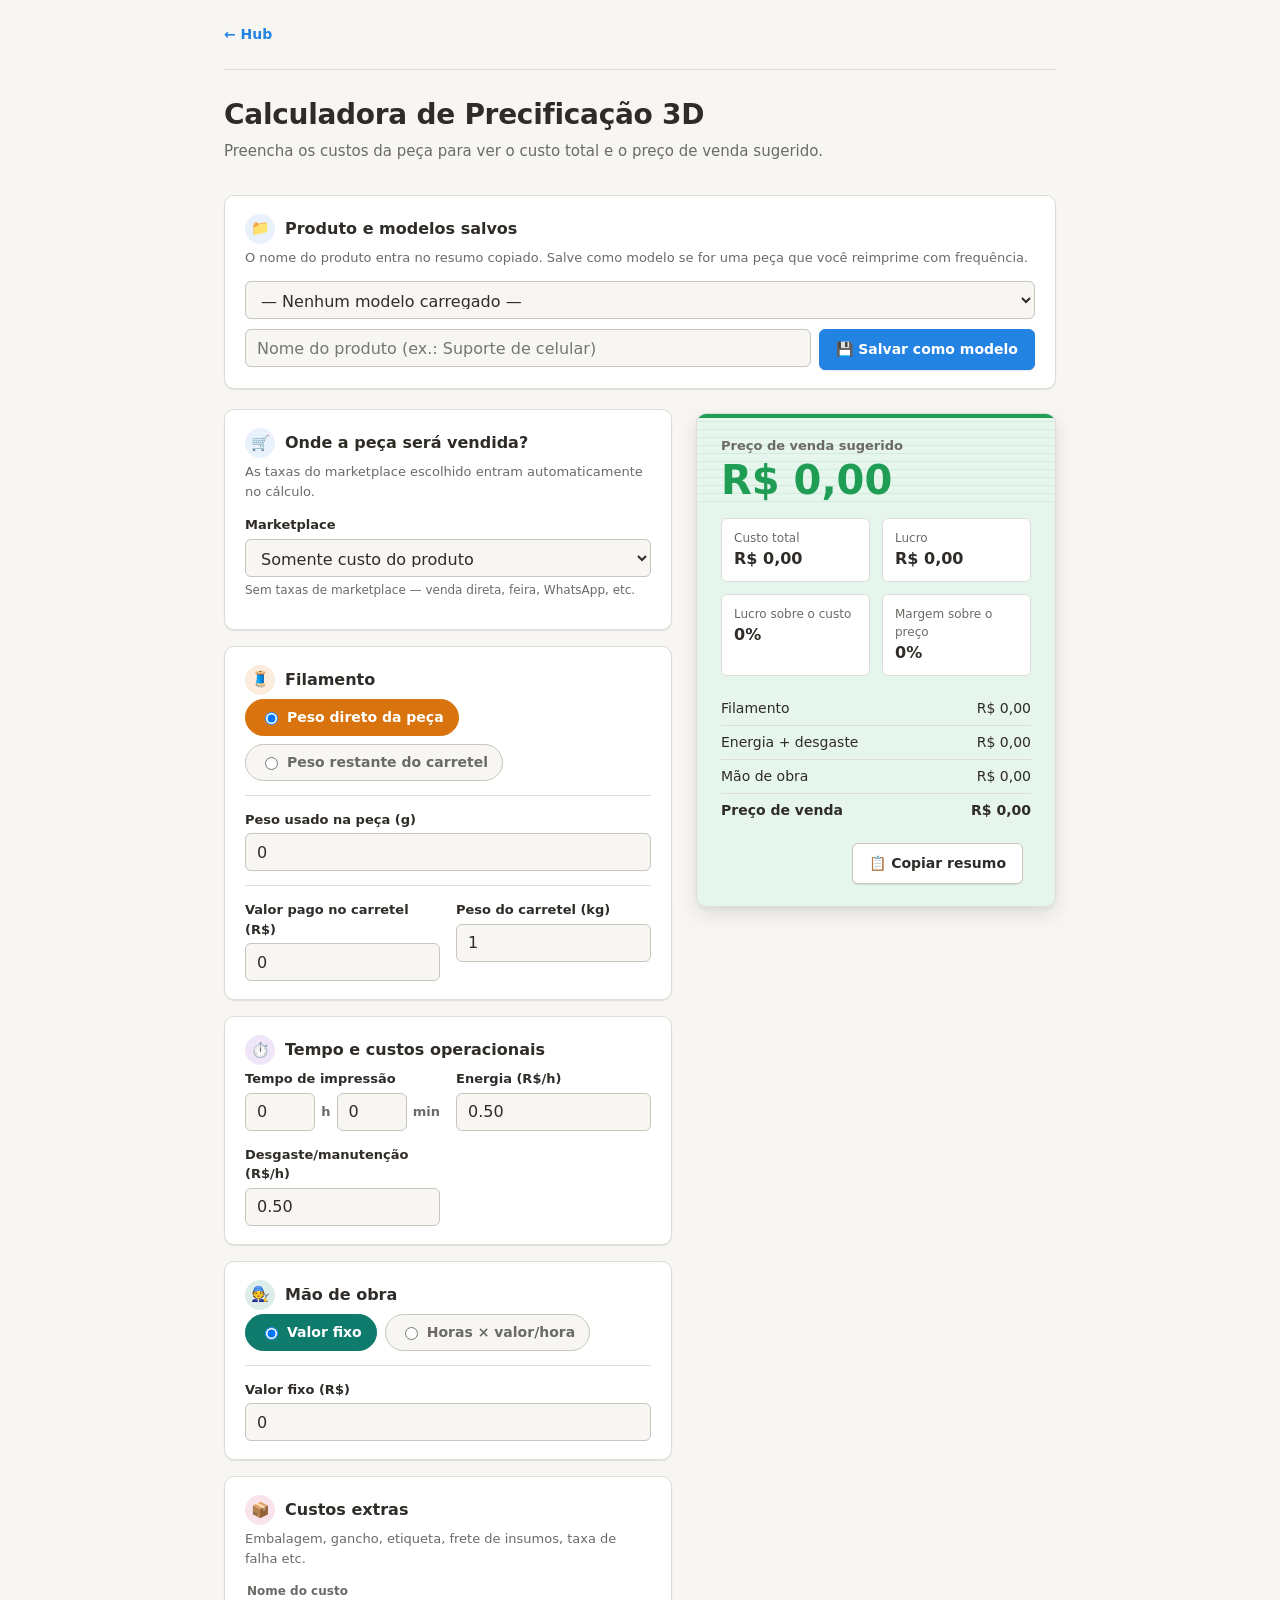
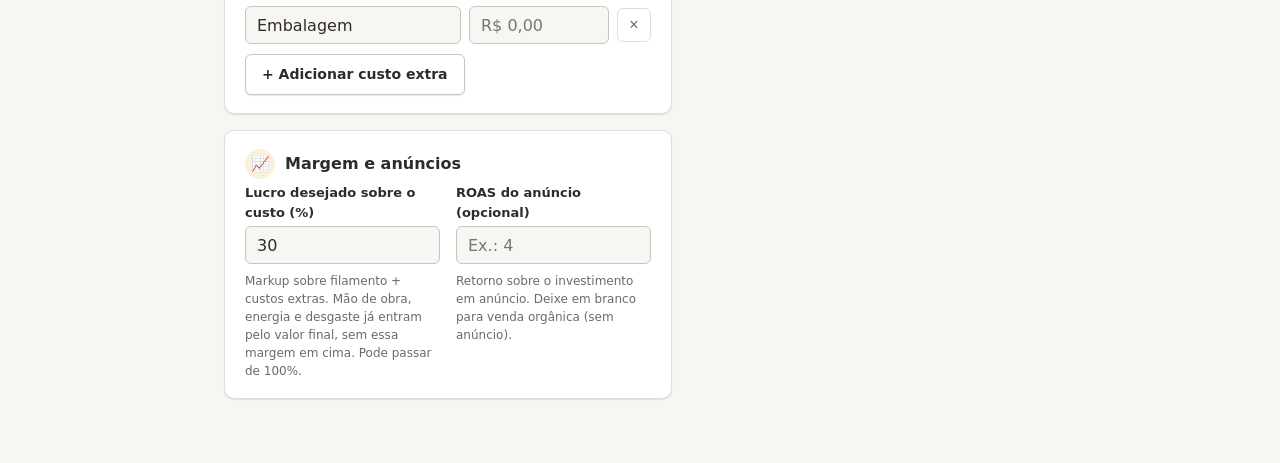
==== commit 5e41f8a0: "Reaproveita o campo de nome do modelo como nome do produto no resumo O campo que nomeia um modelo sa" ====
--- a/tools/precificacao-3d/index.html
+++ b/tools/precificacao-3d/index.html
@@ -19,8 +19,8 @@
     </p>
 
     <section class="form-section form-section--presets">
-      <h2 class="form-section__title"><span class="form-section__icon">📁</span>Modelos salvos</h2>
-      <p class="form-section__hint">Salve uma peça que você reimprime com frequência para não digitar tudo de novo.</p>
+      <h2 class="form-section__title"><span class="form-section__icon">📁</span>Produto e modelos salvos</h2>
+      <p class="form-section__hint">O nome do produto entra no resumo copiado. Salve como modelo se for uma peça que você reimprime com frequência.</p>
       <div class="presets-bar">
         <select id="preset-select">
           <option value="">— Nenhum modelo carregado —</option>
@@ -28,7 +28,7 @@
         <button type="button" class="button" id="preset-delete" hidden>🗑️ Excluir</button>
       </div>
       <div class="presets-save">
-        <input type="text" id="preset-name" placeholder="Nome da peça (ex.: Suporte de celular)" />
+        <input type="text" id="preset-name" placeholder="Nome do produto (ex.: Suporte de celular)" />
         <button type="button" class="button button--primary" id="preset-save">💾 Salvar como modelo</button>
       </div>
       <p class="field-note" id="preset-note" hidden></p>
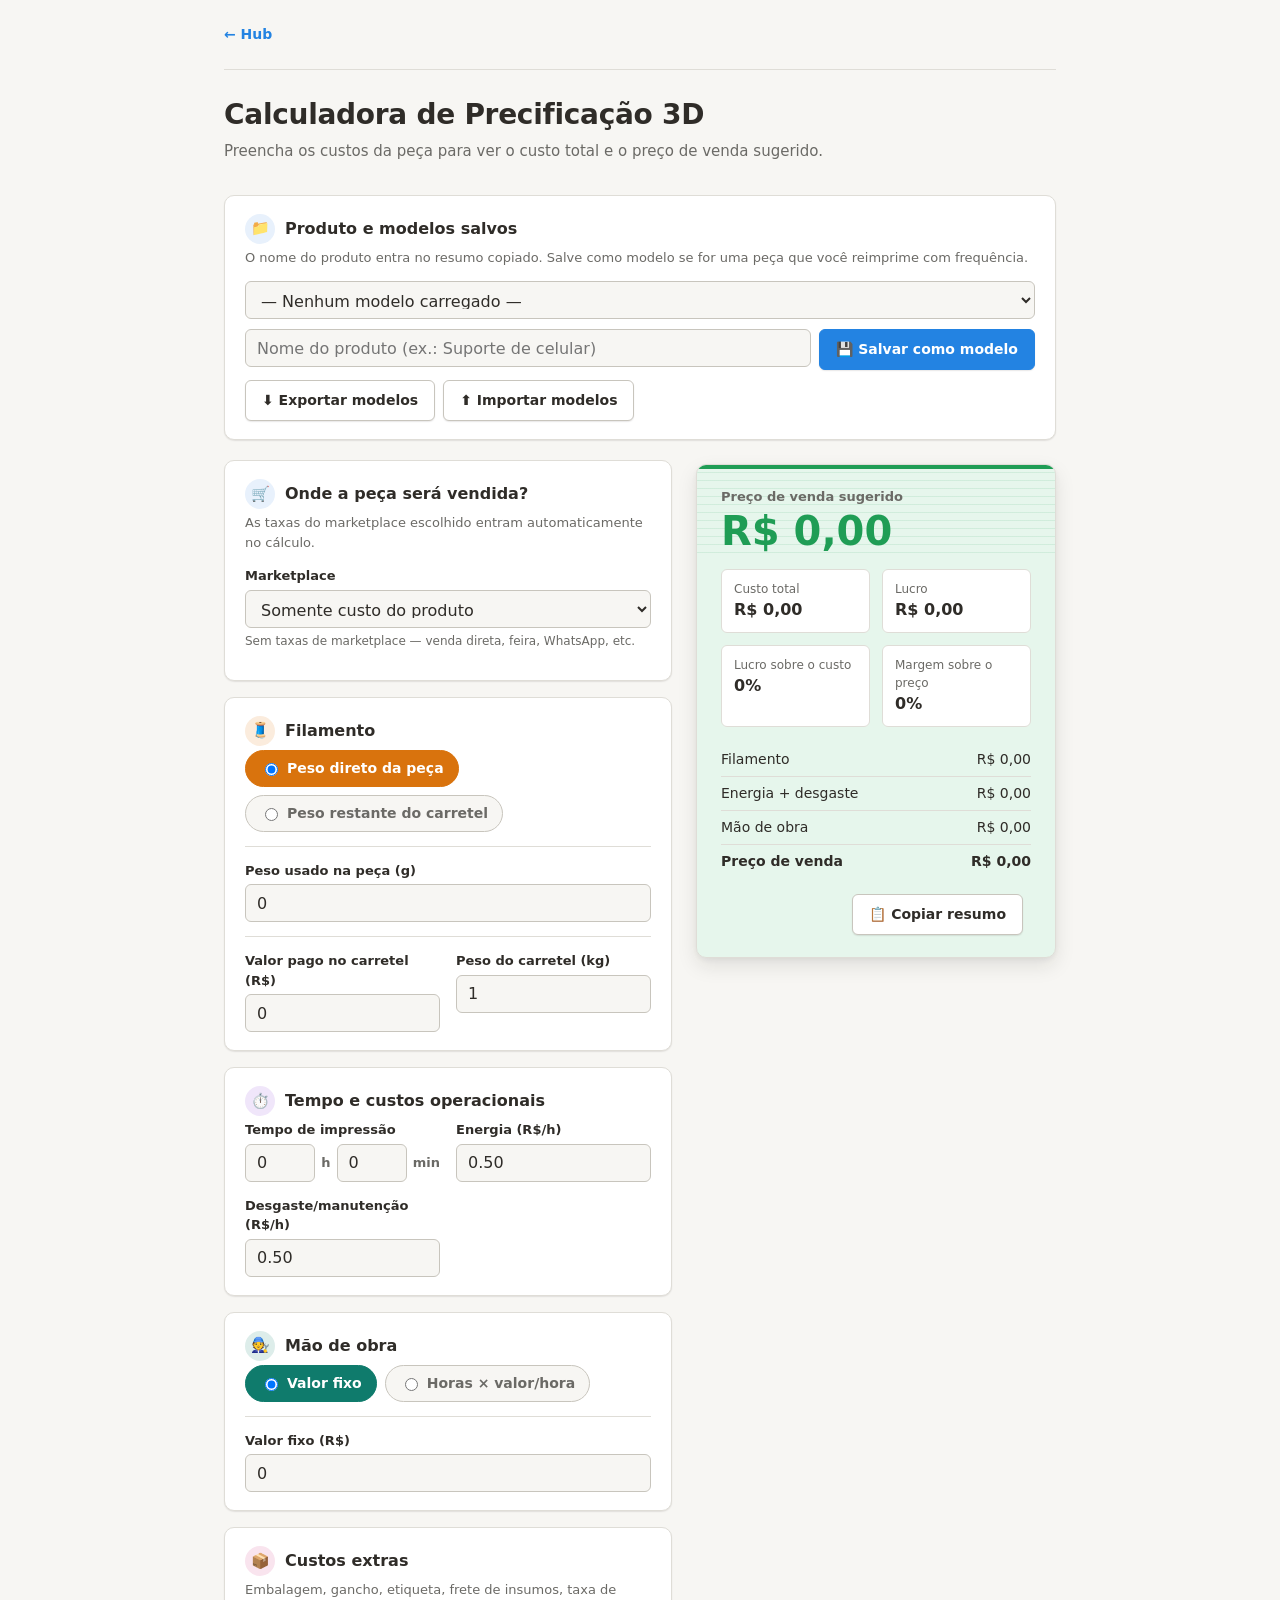
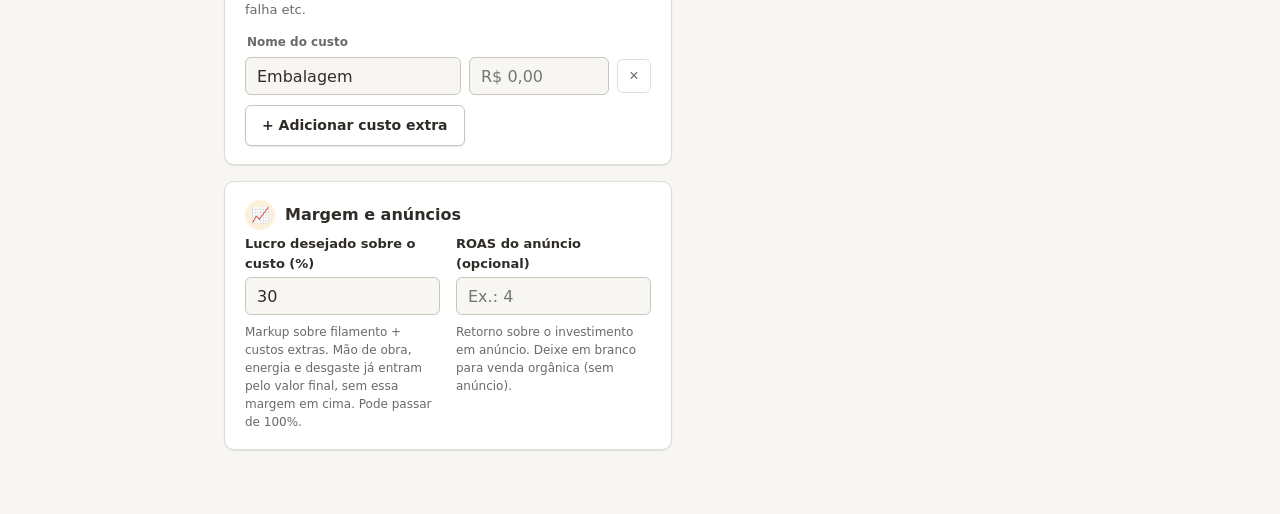
==== commit 591cc74e: "Adiciona exportar/importar modelos salvos, com escolha do que importar - "Exportar modelos" baixa um" ====
--- a/tools/precificacao-3d/index.html
+++ b/tools/precificacao-3d/index.html
@@ -32,6 +32,21 @@
         <button type="button" class="button button--primary" id="preset-save">💾 Salvar como modelo</button>
       </div>
       <p class="field-note" id="preset-note" hidden></p>
+
+      <div class="presets-io">
+        <button type="button" class="button" id="preset-export">⬇️ Exportar modelos</button>
+        <button type="button" class="button" id="preset-import-trigger">⬆️ Importar modelos</button>
+        <input type="file" id="preset-import-file" accept="application/json,.json" hidden />
+      </div>
+
+      <div class="import-picker" id="import-picker" hidden>
+        <p class="import-picker__title">Escolha quais produtos importar:</p>
+        <div class="import-picker__list" id="import-picker-list"></div>
+        <div class="import-picker__actions">
+          <button type="button" class="button button--primary" id="import-picker-confirm">Importar selecionados</button>
+          <button type="button" class="button" id="import-picker-cancel">Cancelar</button>
+        </div>
+      </div>
     </section>
 
     <div class="calculator-layout">
--- a/tools/precificacao-3d/calc.css
+++ b/tools/precificacao-3d/calc.css
@@ -91,9 +91,62 @@
 
 @media (max-width: 520px) {
   .presets-bar,
-  .presets-save {
+  .presets-save,
+  .presets-io {
     flex-direction: column;
   }
+}
+
+.presets-io {
+  display: flex;
+  gap: 8px;
+  margin-top: 10px;
+}
+
+.import-picker {
+  margin-top: 14px;
+  padding: 14px;
+  border: 1px solid var(--color-border);
+  border-radius: var(--radius-sm);
+  background: var(--color-bg);
+}
+
+.import-picker__title {
+  margin: 0 0 8px;
+  font-size: 13px;
+  font-weight: 600;
+}
+
+.import-picker__list {
+  display: flex;
+  flex-direction: column;
+  gap: 6px;
+  max-height: 220px;
+  overflow-y: auto;
+}
+
+.import-picker__item {
+  display: flex;
+  align-items: center;
+  gap: 8px;
+  font-size: 14px;
+}
+
+.import-picker__item input[type="checkbox"] {
+  width: 16px;
+  height: 16px;
+  flex-shrink: 0;
+}
+
+.import-picker__item-rename {
+  font-size: 12px;
+  color: var(--color-text-muted);
+}
+
+.import-picker__actions {
+  display: flex;
+  gap: 8px;
+  margin-top: 12px;
 }
 
 /* --- Peso por diferença -------------------------------------------------- */
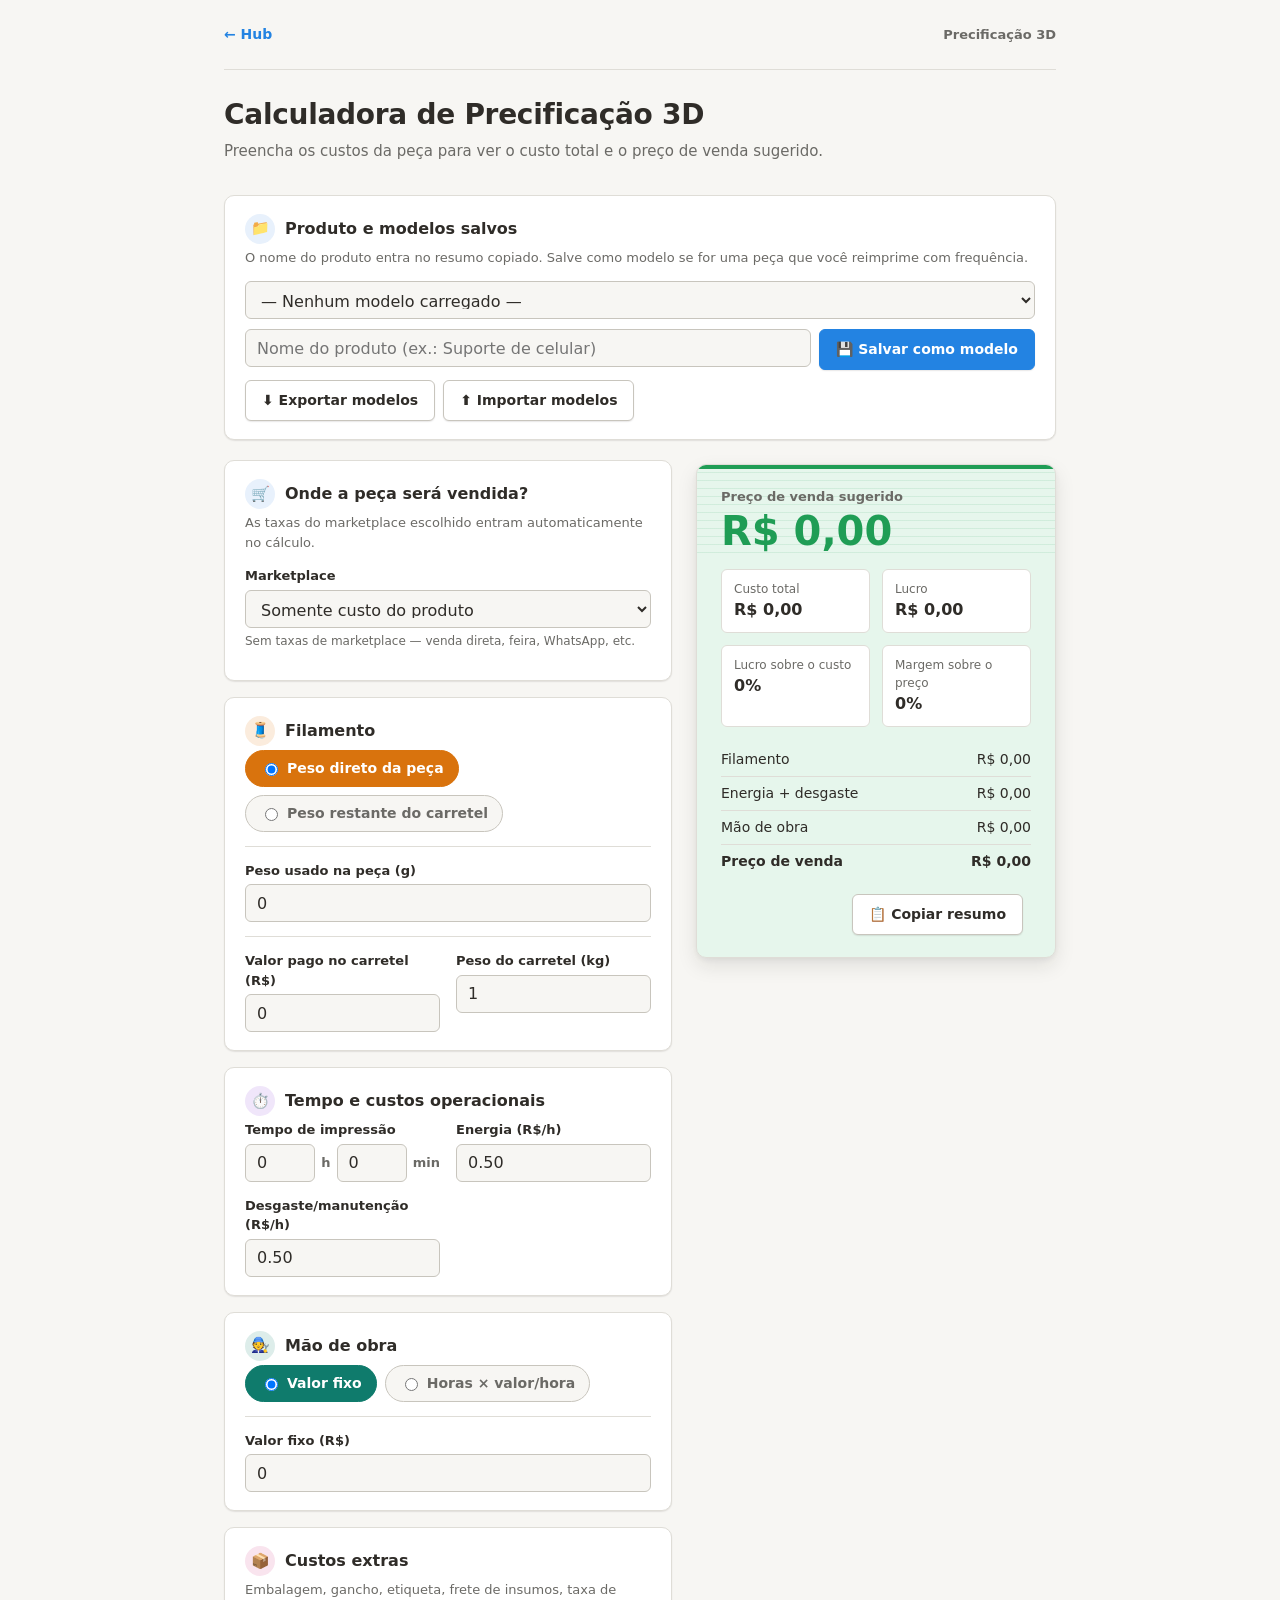
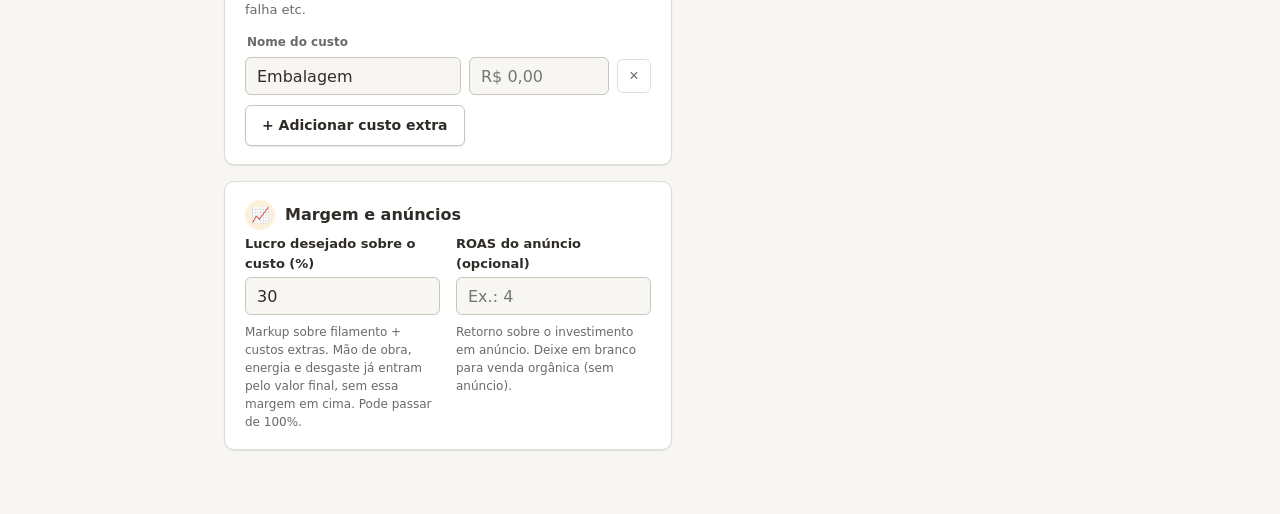
==== commit 2b4b9158: "Redesenha a experiência mobile para parecer um app nativo O desktop continua igual; as mudanças só t" ====
--- a/tools/precificacao-3d/index.html
+++ b/tools/precificacao-3d/index.html
@@ -2,7 +2,13 @@
 <html lang="pt-BR">
 <head>
   <meta charset="UTF-8" />
-  <meta name="viewport" content="width=device-width, initial-scale=1.0" />
+  <meta name="viewport" content="width=device-width, initial-scale=1.0, viewport-fit=cover" />
+  <meta name="theme-color" content="#f7f6f3" media="(prefers-color-scheme: light)" />
+  <meta name="theme-color" content="#f7f6f3" media="(prefers-color-scheme: dark)" />
+  <meta name="mobile-web-app-capable" content="yes" />
+  <meta name="apple-mobile-web-app-capable" content="yes" />
+  <meta name="apple-mobile-web-app-status-bar-style" content="default" />
+  <meta name="apple-mobile-web-app-title" content="Precificação 3D" />
   <title>Calculadora de Precificação 3D — eloja-tools</title>
   <link rel="stylesheet" href="../../css/main.css" />
   <link rel="stylesheet" href="calc.css" />
@@ -11,6 +17,7 @@
   <div class="page">
     <header class="site-header">
       <a class="site-header__back" href="../../index.html">← Hub</a>
+      <span class="site-header__title">Precificação 3D</span>
     </header>
 
     <h1 class="page-title">Calculadora de Precificação 3D</h1>
@@ -18,33 +25,37 @@
       Preencha os custos da peça para ver o custo total e o preço de venda sugerido.
     </p>
 
-    <section class="form-section form-section--presets">
-      <h2 class="form-section__title"><span class="form-section__icon">📁</span>Produto e modelos salvos</h2>
-      <p class="form-section__hint">O nome do produto entra no resumo copiado. Salve como modelo se for uma peça que você reimprime com frequência.</p>
-      <div class="presets-bar">
-        <select id="preset-select">
-          <option value="">— Nenhum modelo carregado —</option>
-        </select>
-        <button type="button" class="button" id="preset-delete" hidden>🗑️ Excluir</button>
-      </div>
-      <div class="presets-save">
-        <input type="text" id="preset-name" placeholder="Nome do produto (ex.: Suporte de celular)" />
-        <button type="button" class="button button--primary" id="preset-save">💾 Salvar como modelo</button>
-      </div>
-      <p class="field-note" id="preset-note" hidden></p>
-
-      <div class="presets-io">
-        <button type="button" class="button" id="preset-export">⬇️ Exportar modelos</button>
-        <button type="button" class="button" id="preset-import-trigger">⬆️ Importar modelos</button>
-        <input type="file" id="preset-import-file" accept="application/json,.json" hidden />
-      </div>
-
-      <div class="import-picker" id="import-picker" hidden>
-        <p class="import-picker__title">Escolha quais produtos importar:</p>
-        <div class="import-picker__list" id="import-picker-list"></div>
-        <div class="import-picker__actions">
-          <button type="button" class="button button--primary" id="import-picker-confirm">Importar selecionados</button>
-          <button type="button" class="button" id="import-picker-cancel">Cancelar</button>
+    <section class="form-section form-section--presets is-collapsed">
+      <h2 class="form-section__title" role="button" tabindex="0" aria-expanded="false" aria-controls="section-body-presets">
+        <span class="form-section__icon">📁</span>Produto e modelos salvos<span class="form-section__chevron" aria-hidden="true">⌄</span>
+      </h2>
+      <div class="form-section__body" id="section-body-presets">
+        <p class="form-section__hint">O nome do produto entra no resumo copiado. Salve como modelo se for uma peça que você reimprime com frequência.</p>
+        <div class="presets-bar">
+          <select id="preset-select">
+            <option value="">— Nenhum modelo carregado —</option>
+          </select>
+          <button type="button" class="button" id="preset-delete" hidden>🗑️ Excluir</button>
+        </div>
+        <div class="presets-save">
+          <input type="text" id="preset-name" placeholder="Nome do produto (ex.: Suporte de celular)" />
+          <button type="button" class="button button--primary" id="preset-save">💾 Salvar como modelo</button>
+        </div>
+        <p class="field-note" id="preset-note" hidden></p>
+
+        <div class="presets-io">
+          <button type="button" class="button" id="preset-export">⬇️ Exportar modelos</button>
+          <button type="button" class="button" id="preset-import-trigger">⬆️ Importar modelos</button>
+          <input type="file" id="preset-import-file" accept="application/json,.json" hidden />
+        </div>
+
+        <div class="import-picker" id="import-picker" hidden>
+          <p class="import-picker__title">Escolha quais produtos importar:</p>
+          <div class="import-picker__list" id="import-picker-list"></div>
+          <div class="import-picker__actions">
+            <button type="button" class="button button--primary" id="import-picker-confirm">Importar selecionados</button>
+            <button type="button" class="button" id="import-picker-cancel">Cancelar</button>
+          </div>
         </div>
       </div>
     </section>
@@ -52,118 +63,142 @@
     <div class="calculator-layout">
       <form id="calc-form">
         <section class="form-section form-section--marketplace">
-          <h2 class="form-section__title"><span class="form-section__icon">🛒</span>Onde a peça será vendida?</h2>
-          <p class="form-section__hint">As taxas do marketplace escolhido entram automaticamente no cálculo.</p>
-          <div class="form-grid">
-            <div class="field">
-              <label for="marketplace">Marketplace</label>
-              <select id="marketplace" name="marketplace"></select>
-            </div>
-          </div>
-          <p class="field-note" id="marketplace-note"></p>
+          <h2 class="form-section__title" role="button" tabindex="0" aria-expanded="true" aria-controls="section-body-marketplace">
+            <span class="form-section__icon">🛒</span>Onde a peça será vendida?<span class="form-section__chevron" aria-hidden="true">⌄</span>
+          </h2>
+          <div class="form-section__body" id="section-body-marketplace">
+            <p class="form-section__hint">As taxas do marketplace escolhido entram automaticamente no cálculo.</p>
+            <div class="form-grid">
+              <div class="field">
+                <label for="marketplace">Marketplace</label>
+                <select id="marketplace" name="marketplace"></select>
+              </div>
+            </div>
+            <p class="field-note" id="marketplace-note"></p>
+          </div>
         </section>
 
         <section class="form-section form-section--filament">
-          <h2 class="form-section__title"><span class="form-section__icon">🧵</span>Filamento</h2>
-          <div class="radio-group" id="weight-mode-group">
-            <label><input type="radio" name="weightMode" value="direct" checked /> Peso direto da peça</label>
-            <label><input type="radio" name="weightMode" value="diff" /> Peso restante do carretel</label>
-          </div>
-          <div class="form-grid form-grid--spaced">
-            <div class="field" id="weight-direct-field">
-              <label for="weightUsedG">Peso usado na peça (g)</label>
-              <input type="number" id="weightUsedG" name="weightUsedG" min="0" step="0.1" value="0" />
-            </div>
-            <div class="field" id="weight-before-field" hidden>
-              <label for="weightBeforeG">Peso do carretel antes de imprimir (g)</label>
-              <input type="number" id="weightBeforeG" name="weightBeforeG" min="0" step="0.1" value="0" />
-            </div>
-            <div class="field" id="weight-after-field" hidden>
-              <label for="weightAfterG">Peso do carretel depois de imprimir (g)</label>
-              <input type="number" id="weightAfterG" name="weightAfterG" min="0" step="0.1" value="0" />
-            </div>
-          </div>
-          <p class="field-note" id="weight-diff-note" hidden></p>
-          <div class="form-grid form-grid--spaced">
-            <div class="field">
-              <label for="spoolPriceBRL">Valor pago no carretel (R$)</label>
-              <input type="number" id="spoolPriceBRL" name="spoolPriceBRL" min="0" step="0.01" value="0" />
-            </div>
-            <div class="field">
-              <label for="spoolWeightKg">Peso do carretel (kg)</label>
-              <input type="number" id="spoolWeightKg" name="spoolWeightKg" min="0.01" step="0.01" value="1" />
+          <h2 class="form-section__title" role="button" tabindex="0" aria-expanded="true" aria-controls="section-body-filament">
+            <span class="form-section__icon">🧵</span>Filamento<span class="form-section__chevron" aria-hidden="true">⌄</span>
+          </h2>
+          <div class="form-section__body" id="section-body-filament">
+            <div class="radio-group" id="weight-mode-group">
+              <label><input type="radio" name="weightMode" value="direct" checked /> Peso direto da peça</label>
+              <label><input type="radio" name="weightMode" value="diff" /> Peso restante do carretel</label>
+            </div>
+            <div class="form-grid form-grid--spaced">
+              <div class="field" id="weight-direct-field">
+                <label for="weightUsedG">Peso usado na peça (g)</label>
+                <input type="number" id="weightUsedG" name="weightUsedG" min="0" step="0.1" value="0" />
+              </div>
+              <div class="field" id="weight-before-field" hidden>
+                <label for="weightBeforeG">Peso do carretel antes de imprimir (g)</label>
+                <input type="number" id="weightBeforeG" name="weightBeforeG" min="0" step="0.1" value="0" />
+              </div>
+              <div class="field" id="weight-after-field" hidden>
+                <label for="weightAfterG">Peso do carretel depois de imprimir (g)</label>
+                <input type="number" id="weightAfterG" name="weightAfterG" min="0" step="0.1" value="0" />
+              </div>
+            </div>
+            <p class="field-note" id="weight-diff-note" hidden></p>
+            <div class="form-grid form-grid--spaced">
+              <div class="field">
+                <label for="spoolPriceBRL">Valor pago no carretel (R$)</label>
+                <input type="number" id="spoolPriceBRL" name="spoolPriceBRL" min="0" step="0.01" value="0" />
+              </div>
+              <div class="field">
+                <label for="spoolWeightKg">Peso do carretel (kg)</label>
+                <input type="number" id="spoolWeightKg" name="spoolWeightKg" min="0.01" step="0.01" value="1" />
+              </div>
             </div>
           </div>
         </section>
 
         <section class="form-section form-section--time">
-          <h2 class="form-section__title"><span class="form-section__icon">⏱️</span>Tempo e custos operacionais</h2>
-          <div class="form-grid">
-            <div class="field">
-              <label for="printHoursPart">Tempo de impressão</label>
-              <div class="time-input">
-                <input type="number" id="printHoursPart" name="printHoursPart" min="0" step="1" value="0" />
-                <span class="time-input__unit">h</span>
-                <input type="number" id="printMinutesPart" name="printMinutesPart" min="0" max="59" step="1" value="0" />
-                <span class="time-input__unit">min</span>
-              </div>
-            </div>
-            <div class="field">
-              <label for="powerCostPerHour">Energia (R$/h)</label>
-              <input type="number" id="powerCostPerHour" name="powerCostPerHour" min="0" step="0.01" value="0.50" />
-            </div>
-            <div class="field">
-              <label for="wearCostPerHour">Desgaste/manutenção (R$/h)</label>
-              <input type="number" id="wearCostPerHour" name="wearCostPerHour" min="0" step="0.01" value="0.50" />
-            </div>
-          </div>
-        </section>
-
-        <section class="form-section form-section--labor">
-          <h2 class="form-section__title"><span class="form-section__icon">🧑‍🔧</span>Mão de obra</h2>
-          <div class="radio-group" id="labor-mode-group">
-            <label><input type="radio" name="laborMode" value="fixed" checked /> Valor fixo</label>
-            <label><input type="radio" name="laborMode" value="hourly" /> Horas × valor/hora</label>
-          </div>
-          <div class="form-grid form-grid--spaced">
-            <div class="field" id="labor-fixed-field">
-              <label for="laborFixedValue">Valor fixo (R$)</label>
-              <input type="number" id="laborFixedValue" name="laborFixedValue" min="0" step="0.01" value="0" />
-            </div>
-            <div class="field" id="labor-hours-field" hidden>
-              <label for="laborHours">Horas de mão de obra</label>
-              <input type="number" id="laborHours" name="laborHours" min="0" step="0.1" value="0" />
-            </div>
-            <div class="field" id="labor-rate-field" hidden>
-              <label for="laborHourlyRate">Valor por hora (R$)</label>
-              <input type="number" id="laborHourlyRate" name="laborHourlyRate" min="0" step="0.01" value="0" />
-            </div>
-          </div>
-        </section>
-
-        <section class="form-section form-section--extra">
-          <h2 class="form-section__title"><span class="form-section__icon">📦</span>Custos extras</h2>
-          <p class="form-section__hint">Embalagem, gancho, etiqueta, frete de insumos, taxa de falha etc.</p>
-          <div class="extra-items__header">
-            <span>Nome do custo</span>
-            <span>Valor (R$)</span>
-          </div>
-          <div class="extra-items" id="extra-items"></div>
-          <button type="button" class="button" id="add-extra-item">+ Adicionar custo extra</button>
-        </section>
-
-        <section class="form-section form-section--margin">
-          <h2 class="form-section__title"><span class="form-section__icon">📈</span>Margem e anúncios</h2>
-          <div class="form-grid">
-            <div class="field">
-              <label for="marginPercent">Lucro desejado sobre o custo (%)</label>
-              <input type="number" id="marginPercent" name="marginPercent" min="0" step="1" value="30" />
-              <span class="field-note">Markup sobre filamento + custos extras. Mão de obra, energia e desgaste já entram pelo valor final, sem essa margem em cima. Pode passar de 100%.</span>
-            </div>
-            <div class="field">
-              <label for="roas">ROAS do anúncio (opcional)</label>
-              <input type="number" id="roas" name="roas" min="0" step="0.1" placeholder="Ex.: 4" />
-              <span class="field-note">Retorno sobre o investimento em anúncio. Deixe em branco para venda orgânica (sem anúncio).</span>
+          <h2 class="form-section__title" role="button" tabindex="0" aria-expanded="true" aria-controls="section-body-time">
+            <span class="form-section__icon">⏱️</span>Tempo e custos operacionais<span class="form-section__chevron" aria-hidden="true">⌄</span>
+          </h2>
+          <div class="form-section__body" id="section-body-time">
+            <div class="form-grid">
+              <div class="field">
+                <label for="printHoursPart">Tempo de impressão</label>
+                <div class="time-input">
+                  <input type="number" id="printHoursPart" name="printHoursPart" min="0" step="1" value="0" />
+                  <span class="time-input__unit">h</span>
+                  <input type="number" id="printMinutesPart" name="printMinutesPart" min="0" max="59" step="1" value="0" />
+                  <span class="time-input__unit">min</span>
+                </div>
+              </div>
+              <div class="field">
+                <label for="powerCostPerHour">Energia (R$/h)</label>
+                <input type="number" id="powerCostPerHour" name="powerCostPerHour" min="0" step="0.01" value="0.50" />
+              </div>
+              <div class="field">
+                <label for="wearCostPerHour">Desgaste/manutenção (R$/h)</label>
+                <input type="number" id="wearCostPerHour" name="wearCostPerHour" min="0" step="0.01" value="0.50" />
+              </div>
+            </div>
+          </div>
+        </section>
+
+        <section class="form-section form-section--labor is-collapsed">
+          <h2 class="form-section__title" role="button" tabindex="0" aria-expanded="false" aria-controls="section-body-labor">
+            <span class="form-section__icon">🧑‍🔧</span>Mão de obra<span class="form-section__chevron" aria-hidden="true">⌄</span>
+          </h2>
+          <div class="form-section__body" id="section-body-labor">
+            <div class="radio-group" id="labor-mode-group">
+              <label><input type="radio" name="laborMode" value="fixed" checked /> Valor fixo</label>
+              <label><input type="radio" name="laborMode" value="hourly" /> Horas × valor/hora</label>
+            </div>
+            <div class="form-grid form-grid--spaced">
+              <div class="field" id="labor-fixed-field">
+                <label for="laborFixedValue">Valor fixo (R$)</label>
+                <input type="number" id="laborFixedValue" name="laborFixedValue" min="0" step="0.01" value="0" />
+              </div>
+              <div class="field" id="labor-hours-field" hidden>
+                <label for="laborHours">Horas de mão de obra</label>
+                <input type="number" id="laborHours" name="laborHours" min="0" step="0.1" value="0" />
+              </div>
+              <div class="field" id="labor-rate-field" hidden>
+                <label for="laborHourlyRate">Valor por hora (R$)</label>
+                <input type="number" id="laborHourlyRate" name="laborHourlyRate" min="0" step="0.01" value="0" />
+              </div>
+            </div>
+          </div>
+        </section>
+
+        <section class="form-section form-section--extra is-collapsed">
+          <h2 class="form-section__title" role="button" tabindex="0" aria-expanded="false" aria-controls="section-body-extra">
+            <span class="form-section__icon">📦</span>Custos extras<span class="form-section__chevron" aria-hidden="true">⌄</span>
+          </h2>
+          <div class="form-section__body" id="section-body-extra">
+            <p class="form-section__hint">Embalagem, gancho, etiqueta, frete de insumos, taxa de falha etc.</p>
+            <div class="extra-items__header">
+              <span>Nome do custo</span>
+              <span>Valor (R$)</span>
+            </div>
+            <div class="extra-items" id="extra-items"></div>
+            <button type="button" class="button" id="add-extra-item">+ Adicionar custo extra</button>
+          </div>
+        </section>
+
+        <section class="form-section form-section--margin is-collapsed">
+          <h2 class="form-section__title" role="button" tabindex="0" aria-expanded="false" aria-controls="section-body-margin">
+            <span class="form-section__icon">📈</span>Margem e anúncios<span class="form-section__chevron" aria-hidden="true">⌄</span>
+          </h2>
+          <div class="form-section__body" id="section-body-margin">
+            <div class="form-grid">
+              <div class="field">
+                <label for="marginPercent">Lucro desejado sobre o custo (%)</label>
+                <input type="number" id="marginPercent" name="marginPercent" min="0" step="1" value="30" />
+                <span class="field-note">Markup sobre filamento + custos extras. Mão de obra, energia e desgaste já entram pelo valor final, sem essa margem em cima. Pode passar de 100%.</span>
+              </div>
+              <div class="field">
+                <label for="roas">ROAS do anúncio (opcional)</label>
+                <input type="number" id="roas" name="roas" min="0" step="0.1" placeholder="Ex.: 4" />
+                <span class="field-note">Retorno sobre o investimento em anúncio. Deixe em branco para venda orgânica (sem anúncio).</span>
+              </div>
             </div>
           </div>
         </section>
@@ -180,7 +215,16 @@
       <span class="mobile-price-bar__label">Preço sugerido</span>
       <span class="mobile-price-bar__value" id="mobile-price-value">—</span>
     </div>
-    <a href="#result" class="button button--primary">Ver detalhes</a>
+    <button type="button" class="button button--primary" id="mobile-sheet-open">Ver detalhes</button>
+  </div>
+
+  <div class="sheet-backdrop" id="sheet-backdrop" hidden></div>
+  <div class="bottom-sheet" id="bottom-sheet" hidden aria-hidden="true" role="dialog" aria-label="Detalhamento do preço">
+    <div class="bottom-sheet__handle-area">
+      <div class="bottom-sheet__handle"></div>
+      <button type="button" class="bottom-sheet__close" id="sheet-close" aria-label="Fechar">✕</button>
+    </div>
+    <div class="bottom-sheet__body" id="sheet-body"></div>
   </div>
 
   <script src="../../js/marketplace-fees.js"></script>
--- a/css/main.css
+++ b/css/main.css
@@ -62,6 +62,29 @@
   padding: 20px 0;
   margin-bottom: 8px;
   border-bottom: 1px solid var(--color-border);
+}
+
+.site-header__title {
+  margin-left: auto;
+  font-size: 13px;
+  font-weight: 700;
+  color: var(--color-text-muted);
+}
+
+/* Em telas de celular o header vira uma barra de app: fica fixa no topo,
+   encolhe e ganha um leve desfoque atrás do conteúdo que passa por baixo. */
+@media (max-width: 640px) {
+  .site-header {
+    position: sticky;
+    top: 0;
+    z-index: 30;
+    margin: 0 -24px 8px;
+    padding: max(12px, env(safe-area-inset-top)) 24px 12px;
+    background: var(--color-bg);
+    background: color-mix(in srgb, var(--color-bg) 88%, transparent);
+    backdrop-filter: blur(10px);
+    -webkit-backdrop-filter: blur(10px);
+  }
 }
 
 .site-header__home {
--- a/tools/precificacao-3d/calc.css
+++ b/tools/precificacao-3d/calc.css
@@ -1,4 +1,9 @@
 /* Estilos específicos da calculadora de precificação 3D. */
+
+/* Ponto de corte único usado por todo o "app shell" de celular: barra
+   superior fixa, acordeão de seções, resultado em bottom sheet e barra de
+   preço. Acima disso o layout de duas colunas (calculator-layout) já resolve
+   sozinho, sem precisar de nenhum desses recursos. */
 
 /* --- Layout: form + resultado sempre visível ------------------------- */
 
@@ -21,12 +26,6 @@
 
   .result-panel {
     position: static;
-  }
-
-  /* No mobile o resultado completo fica no fluxo normal; quem quer ver o
-     preço rápido usa a barra fixa no rodapé (.mobile-price-bar). */
-  .page {
-    padding-bottom: 88px;
   }
 }
 
@@ -42,15 +41,22 @@
   align-items: center;
   justify-content: space-between;
   gap: 12px;
-  padding: 12px 16px;
+  padding: 10px 16px max(10px, env(safe-area-inset-bottom));
   background: var(--color-surface);
   border-top: 1px solid var(--color-border);
-  box-shadow: 0 -4px 12px rgba(30, 25, 15, 0.08);
-}
-
-@media (min-width: 901px) {
+  box-shadow: 0 -4px 16px rgba(30, 25, 15, 0.1);
+}
+
+@media (min-width: 641px) {
   .mobile-price-bar {
     display: none !important;
+  }
+}
+
+@media (max-width: 640px) {
+  /* Espaço pra barra de preço fixa não cobrir o final do formulário. */
+  .page {
+    padding-bottom: 84px;
   }
 }
 
@@ -228,3 +234,155 @@
   margin-left: 8px;
   align-self: center;
 }
+
+/* --- Acordeão de seções (mobile) ------------------------------------------
+   Os cabeçalhos das seções viram alvo clicável em qualquer largura (é
+   inofensivo no desktop, já que a regra que esconde o corpo da seção só
+   existe dentro do media query abaixo — no desktop tudo continua sempre
+   visível, do jeito que já estava aprovado). */
+
+.form-section__title[role="button"] {
+  width: 100%;
+  -webkit-tap-highlight-color: transparent;
+}
+
+.form-section__title[role="button"]:focus-visible {
+  outline: 2px solid var(--section-accent, var(--color-accent));
+  outline-offset: 3px;
+  border-radius: 4px;
+}
+
+.form-section__chevron {
+  display: none;
+}
+
+@media (max-width: 640px) {
+  .form-section__title[role="button"] {
+    cursor: pointer;
+  }
+
+  .form-section__chevron {
+    display: inline-block;
+    margin-left: auto;
+    color: var(--color-text-muted);
+    font-size: 20px;
+    line-height: 1;
+    transition: transform 0.2s ease;
+  }
+
+  .form-section.is-collapsed .form-section__chevron {
+    transform: rotate(-90deg);
+  }
+
+  .form-section.is-collapsed .form-section__body {
+    display: none;
+  }
+
+  /* Alvo de toque confortável (≥44px) nos campos e botões mais usados. */
+  input[type="number"],
+  input[type="text"],
+  select,
+  .button {
+    min-height: 44px;
+  }
+
+  .extra-item__remove {
+    width: 40px;
+    height: 40px;
+  }
+}
+
+/* --- Bottom sheet do resultado (mobile) ------------------------------------
+   No desktop o resultado mora sempre em .result-panel (barra lateral fixa).
+   No celular, o mesmo nó #result é movido pra dentro do sheet — ver
+   `placeResultNode()` em calc.js — e só aparece quando o usuário toca em
+   "Ver detalhes" na barra de preço fixa. */
+
+.sheet-backdrop {
+  position: fixed;
+  inset: 0;
+  z-index: 40;
+  background: rgba(20, 18, 14, 0.45);
+  opacity: 0;
+  transition: opacity 0.25s ease;
+}
+
+.sheet-backdrop.is-open {
+  opacity: 1;
+}
+
+.bottom-sheet {
+  position: fixed;
+  left: 0;
+  right: 0;
+  bottom: 0;
+  z-index: 41;
+  display: flex;
+  flex-direction: column;
+  max-height: 85vh;
+  background: var(--color-bg);
+  border-radius: 20px 20px 0 0;
+  box-shadow: 0 -10px 30px rgba(30, 25, 15, 0.2);
+  padding-bottom: env(safe-area-inset-bottom, 0px);
+  transform: translateY(100%);
+  transition: transform 0.28s cubic-bezier(0.32, 0.72, 0, 1);
+}
+
+.bottom-sheet.is-open {
+  transform: translateY(0);
+}
+
+.bottom-sheet__handle-area {
+  position: relative;
+  display: flex;
+  justify-content: center;
+  align-items: center;
+  flex-shrink: 0;
+  padding: 10px 0 4px;
+}
+
+.bottom-sheet__handle {
+  width: 36px;
+  height: 4px;
+  border-radius: 999px;
+  background: var(--color-border-strong);
+}
+
+.bottom-sheet__close {
+  position: absolute;
+  right: 12px;
+  top: 6px;
+  width: 32px;
+  height: 32px;
+  border-radius: 50%;
+  border: none;
+  background: var(--color-surface);
+  color: var(--color-text-muted);
+  font-size: 15px;
+  line-height: 1;
+  cursor: pointer;
+}
+
+.bottom-sheet__body {
+  overflow-y: auto;
+  padding: 4px 20px 20px;
+}
+
+.bottom-sheet__body .result-card {
+  margin-top: 8px;
+}
+
+@media (min-width: 641px) {
+  .sheet-backdrop,
+  .bottom-sheet {
+    display: none !important;
+  }
+}
+
+@media (prefers-reduced-motion: reduce) {
+  .bottom-sheet,
+  .sheet-backdrop,
+  .form-section__chevron {
+    transition: none;
+  }
+}
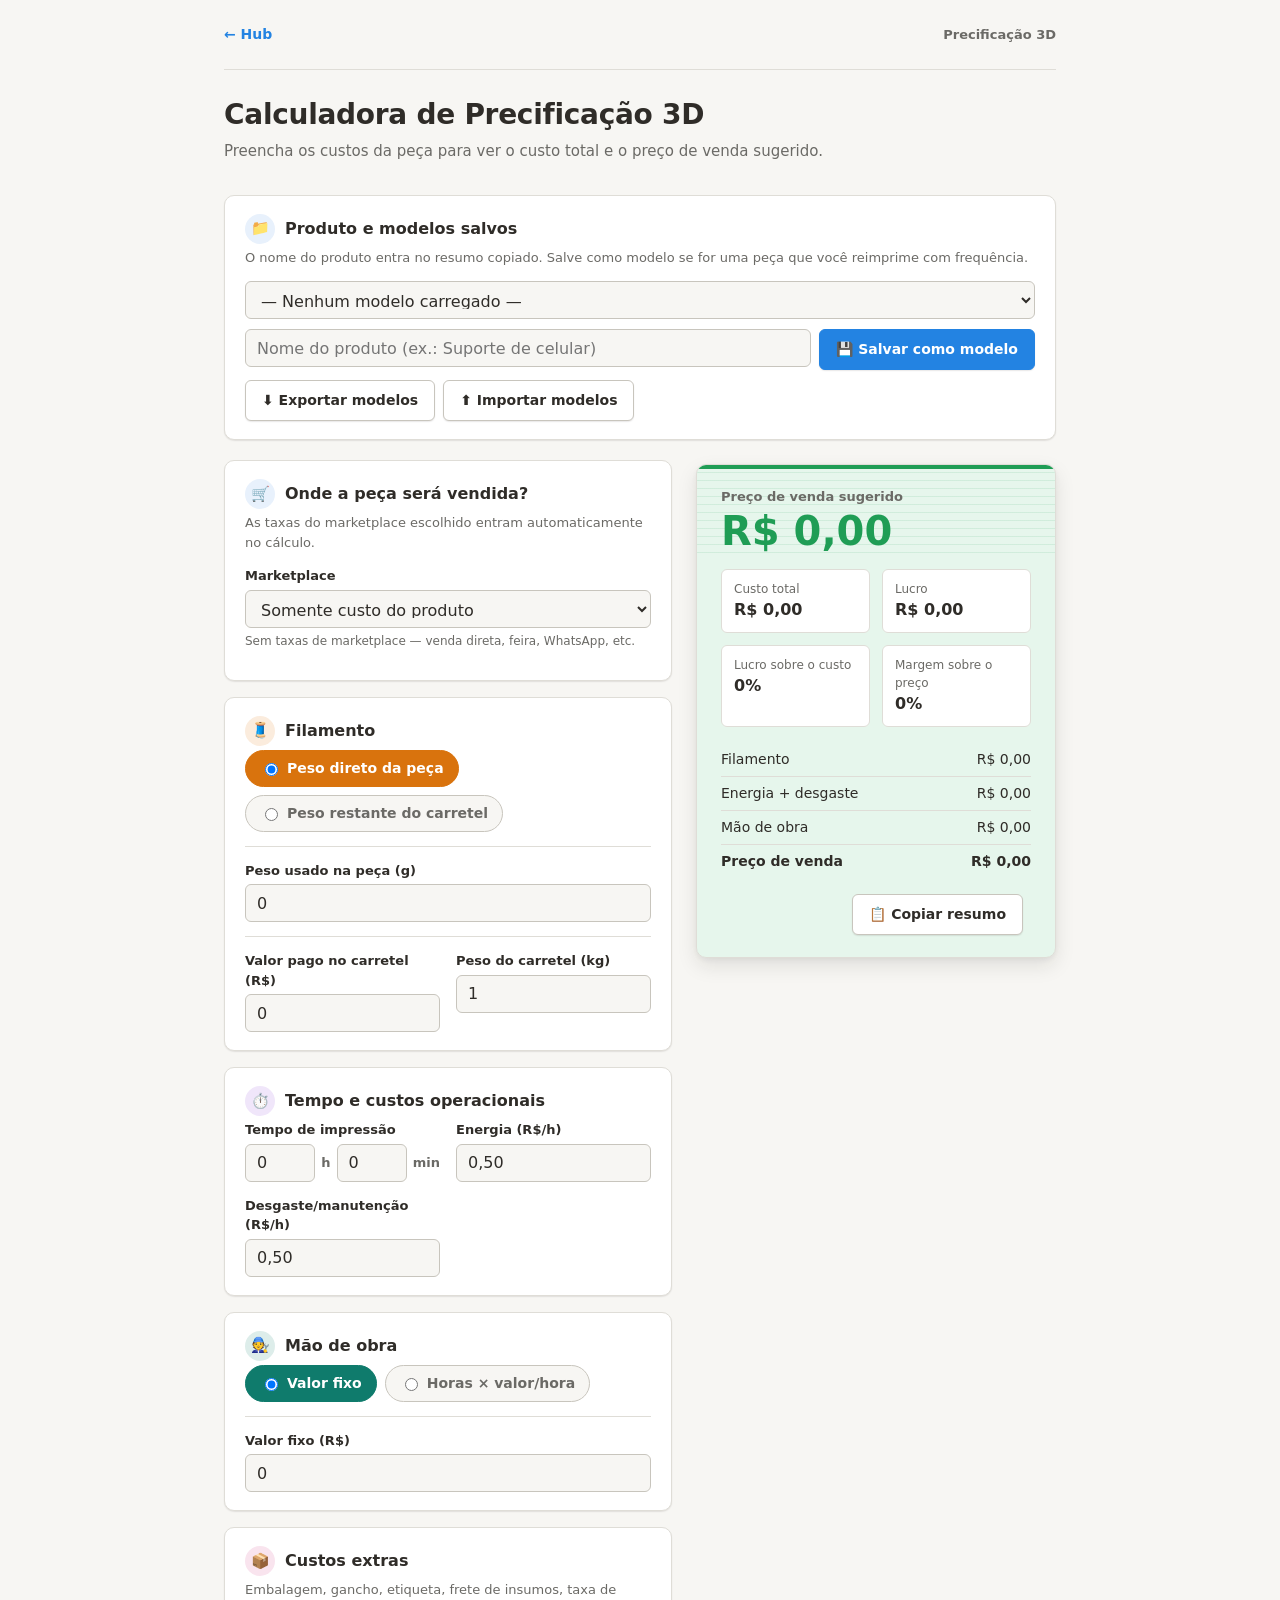
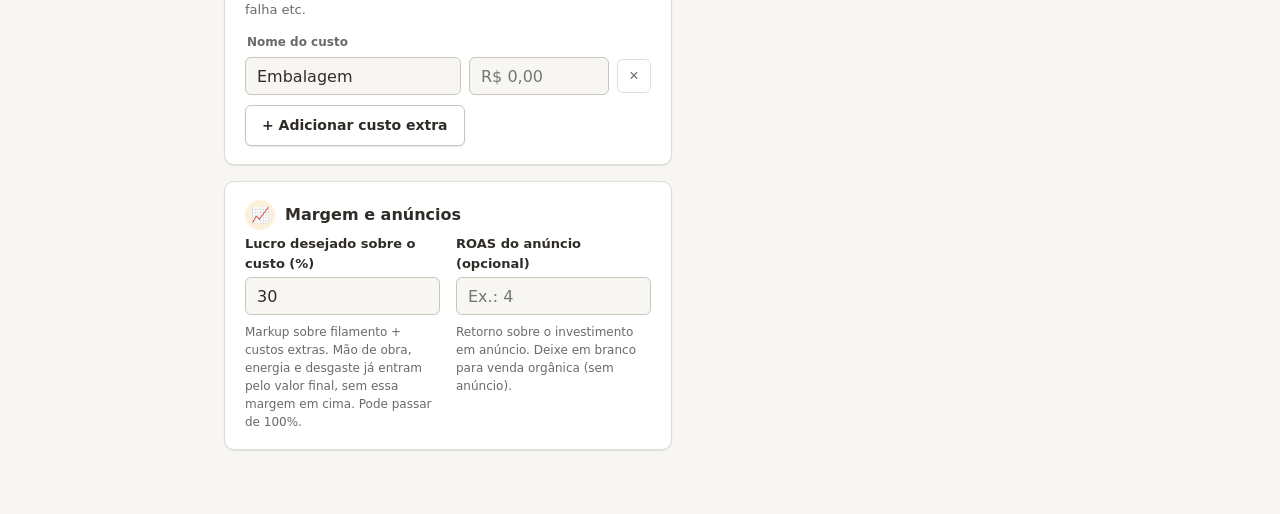
==== commit 49b1d7f5: "Corrige digitação nos campos numéricos: zero à esquerda e vírgula decimal Os campos numéricos eram <" ====
--- a/tools/precificacao-3d/index.html
+++ b/tools/precificacao-3d/index.html
@@ -90,26 +90,26 @@
             <div class="form-grid form-grid--spaced">
               <div class="field" id="weight-direct-field">
                 <label for="weightUsedG">Peso usado na peça (g)</label>
-                <input type="number" id="weightUsedG" name="weightUsedG" min="0" step="0.1" value="0" />
+                <input type="text" inputmode="decimal" id="weightUsedG" name="weightUsedG" value="0" />
               </div>
               <div class="field" id="weight-before-field" hidden>
                 <label for="weightBeforeG">Peso do carretel antes de imprimir (g)</label>
-                <input type="number" id="weightBeforeG" name="weightBeforeG" min="0" step="0.1" value="0" />
+                <input type="text" inputmode="decimal" id="weightBeforeG" name="weightBeforeG" value="0" />
               </div>
               <div class="field" id="weight-after-field" hidden>
                 <label for="weightAfterG">Peso do carretel depois de imprimir (g)</label>
-                <input type="number" id="weightAfterG" name="weightAfterG" min="0" step="0.1" value="0" />
+                <input type="text" inputmode="decimal" id="weightAfterG" name="weightAfterG" value="0" />
               </div>
             </div>
             <p class="field-note" id="weight-diff-note" hidden></p>
             <div class="form-grid form-grid--spaced">
               <div class="field">
                 <label for="spoolPriceBRL">Valor pago no carretel (R$)</label>
-                <input type="number" id="spoolPriceBRL" name="spoolPriceBRL" min="0" step="0.01" value="0" />
+                <input type="text" inputmode="decimal" id="spoolPriceBRL" name="spoolPriceBRL" value="0" />
               </div>
               <div class="field">
                 <label for="spoolWeightKg">Peso do carretel (kg)</label>
-                <input type="number" id="spoolWeightKg" name="spoolWeightKg" min="0.01" step="0.01" value="1" />
+                <input type="text" inputmode="decimal" id="spoolWeightKg" name="spoolWeightKg" value="1" />
               </div>
             </div>
           </div>
@@ -124,19 +124,19 @@
               <div class="field">
                 <label for="printHoursPart">Tempo de impressão</label>
                 <div class="time-input">
-                  <input type="number" id="printHoursPart" name="printHoursPart" min="0" step="1" value="0" />
+                  <input type="text" inputmode="numeric" id="printHoursPart" name="printHoursPart" value="0" />
                   <span class="time-input__unit">h</span>
-                  <input type="number" id="printMinutesPart" name="printMinutesPart" min="0" max="59" step="1" value="0" />
+                  <input type="text" inputmode="numeric" id="printMinutesPart" name="printMinutesPart" value="0" />
                   <span class="time-input__unit">min</span>
                 </div>
               </div>
               <div class="field">
                 <label for="powerCostPerHour">Energia (R$/h)</label>
-                <input type="number" id="powerCostPerHour" name="powerCostPerHour" min="0" step="0.01" value="0.50" />
+                <input type="text" inputmode="decimal" id="powerCostPerHour" name="powerCostPerHour" value="0,50" />
               </div>
               <div class="field">
                 <label for="wearCostPerHour">Desgaste/manutenção (R$/h)</label>
-                <input type="number" id="wearCostPerHour" name="wearCostPerHour" min="0" step="0.01" value="0.50" />
+                <input type="text" inputmode="decimal" id="wearCostPerHour" name="wearCostPerHour" value="0,50" />
               </div>
             </div>
           </div>
@@ -154,15 +154,15 @@
             <div class="form-grid form-grid--spaced">
               <div class="field" id="labor-fixed-field">
                 <label for="laborFixedValue">Valor fixo (R$)</label>
-                <input type="number" id="laborFixedValue" name="laborFixedValue" min="0" step="0.01" value="0" />
+                <input type="text" inputmode="decimal" id="laborFixedValue" name="laborFixedValue" value="0" />
               </div>
               <div class="field" id="labor-hours-field" hidden>
                 <label for="laborHours">Horas de mão de obra</label>
-                <input type="number" id="laborHours" name="laborHours" min="0" step="0.1" value="0" />
+                <input type="text" inputmode="decimal" id="laborHours" name="laborHours" value="0" />
               </div>
               <div class="field" id="labor-rate-field" hidden>
                 <label for="laborHourlyRate">Valor por hora (R$)</label>
-                <input type="number" id="laborHourlyRate" name="laborHourlyRate" min="0" step="0.01" value="0" />
+                <input type="text" inputmode="decimal" id="laborHourlyRate" name="laborHourlyRate" value="0" />
               </div>
             </div>
           </div>
@@ -191,12 +191,12 @@
             <div class="form-grid">
               <div class="field">
                 <label for="marginPercent">Lucro desejado sobre o custo (%)</label>
-                <input type="number" id="marginPercent" name="marginPercent" min="0" step="1" value="30" />
+                <input type="text" inputmode="decimal" id="marginPercent" name="marginPercent" value="30" />
                 <span class="field-note">Markup sobre filamento + custos extras. Mão de obra, energia e desgaste já entram pelo valor final, sem essa margem em cima. Pode passar de 100%.</span>
               </div>
               <div class="field">
                 <label for="roas">ROAS do anúncio (opcional)</label>
-                <input type="number" id="roas" name="roas" min="0" step="0.1" placeholder="Ex.: 4" />
+                <input type="text" inputmode="decimal" id="roas" name="roas" placeholder="Ex.: 4" />
                 <span class="field-note">Retorno sobre o investimento em anúncio. Deixe em branco para venda orgânica (sem anúncio).</span>
               </div>
             </div>
